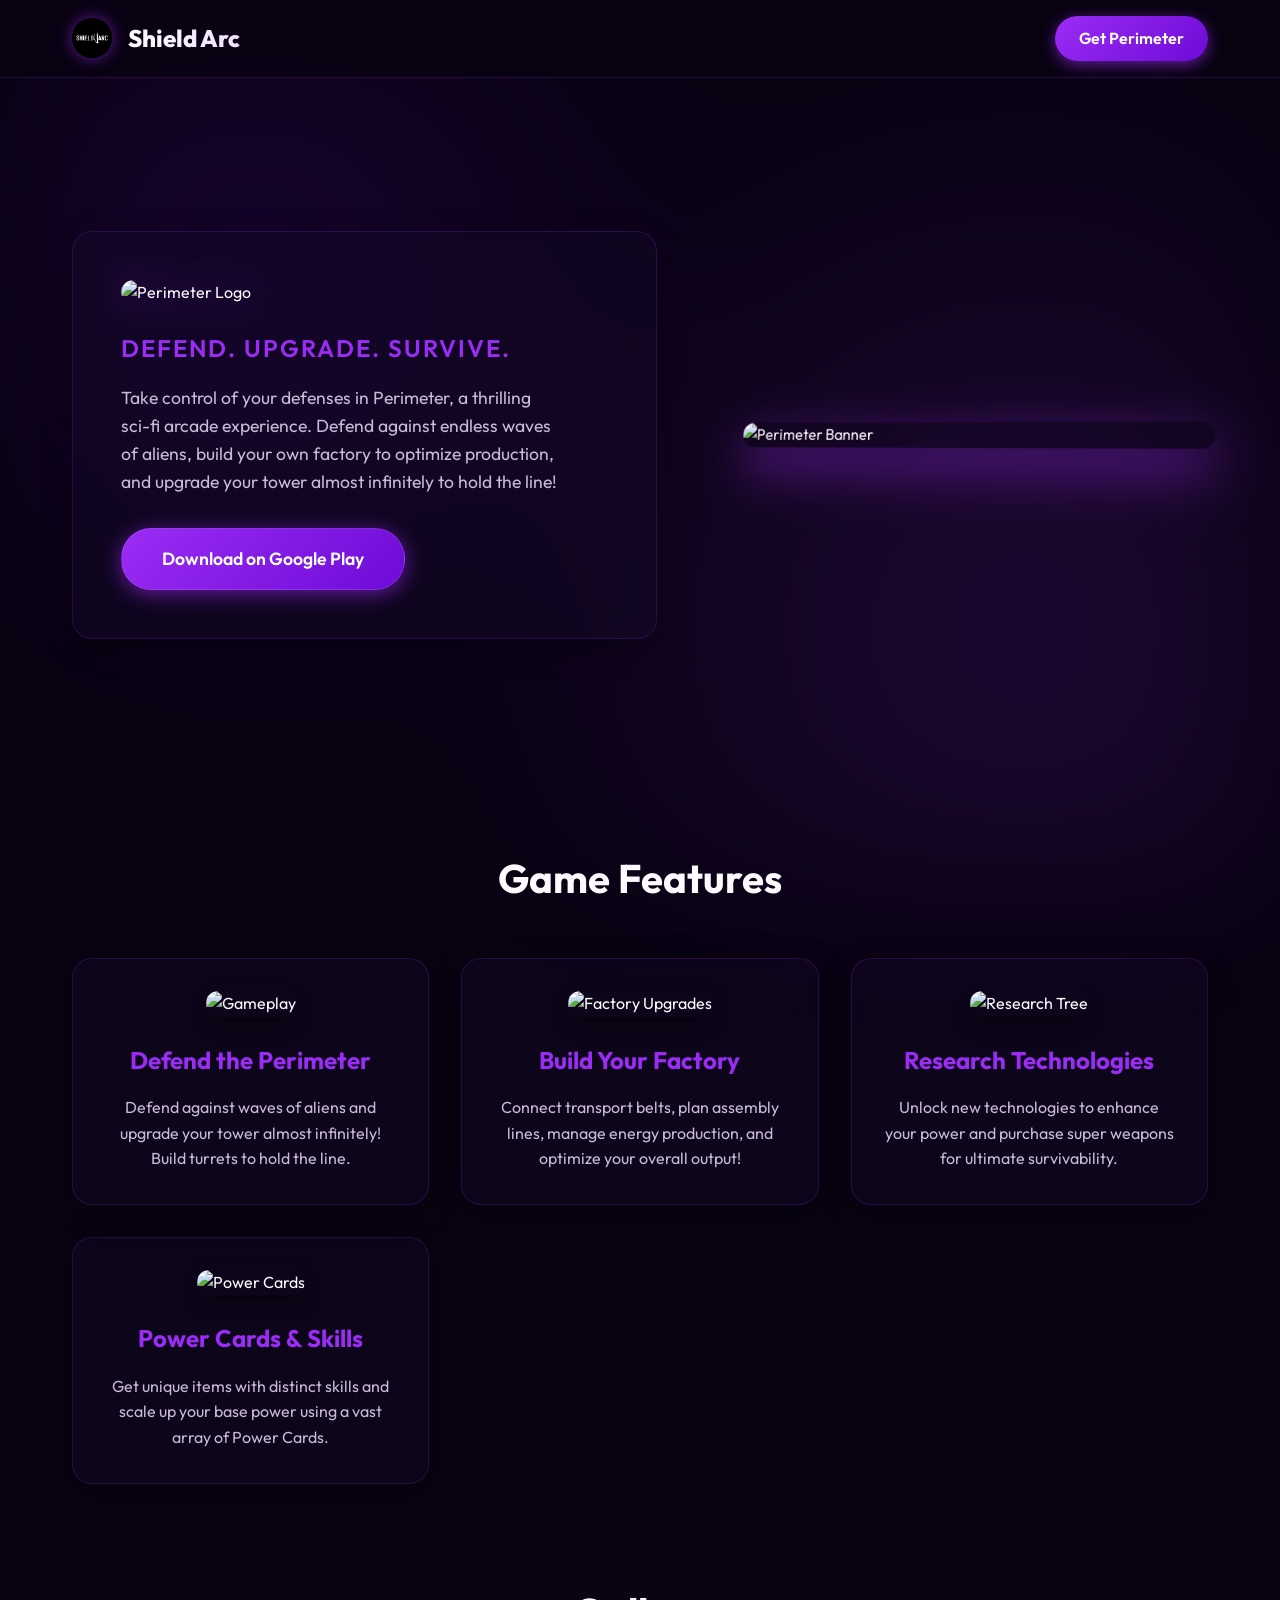
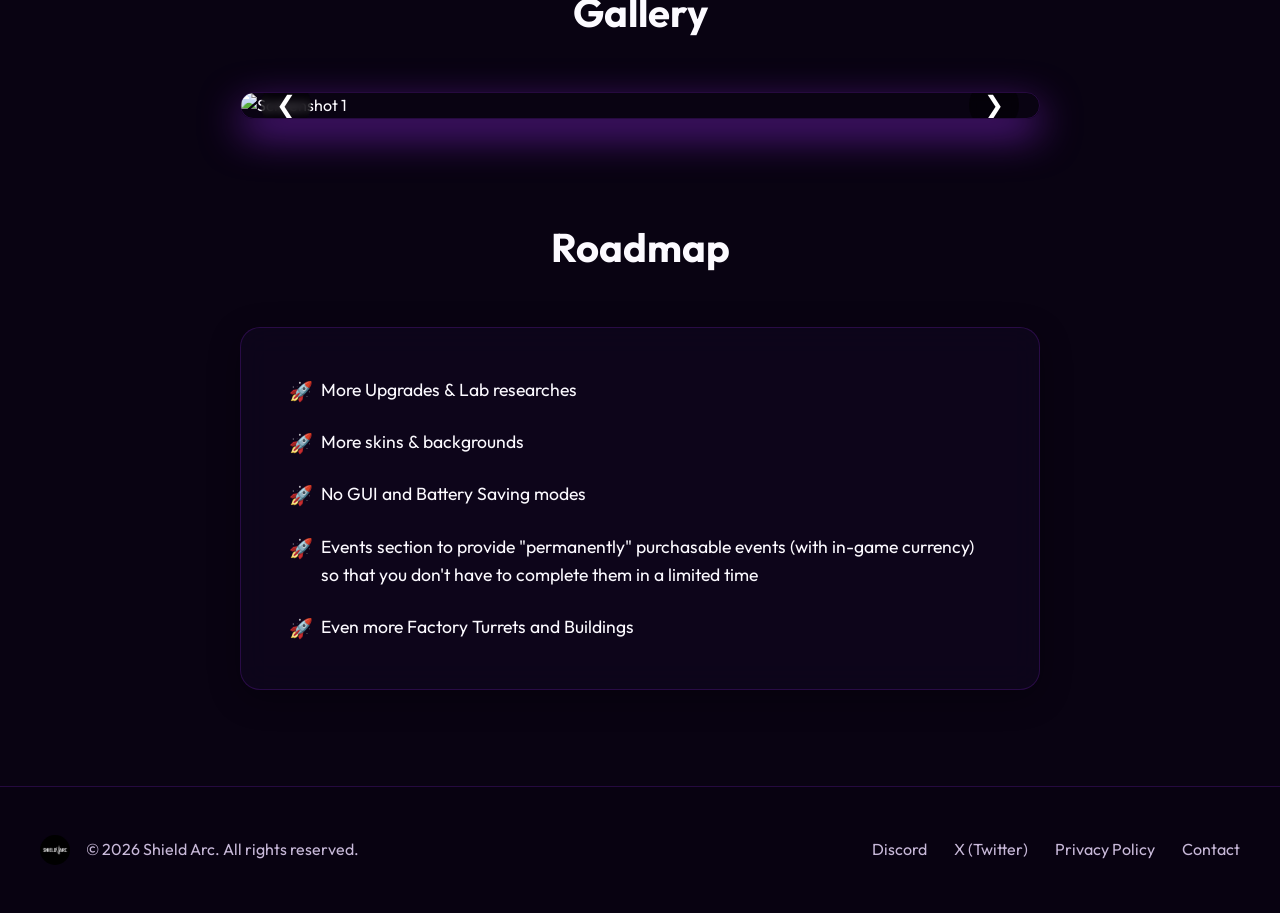
==== index.html @ de55f178 "Add files via upload" ====
<!DOCTYPE html>
<html lang="en">
<head>
    <meta charset="UTF-8">
    <meta name="viewport" content="width=device-width, initial-scale=1.0">
    <title>Perimeter - Shield Arc</title>
    <meta name="description" content="Perimeter, a thrilling new game from Shield Arc. Defend, upgrade, and survive in this deep sci-fi experience.">
    <link rel="stylesheet" href="style.css">
    <link href="https://fonts.googleapis.com/css2?family=Outfit:wght@300;400;600;800&display=swap" rel="stylesheet">
</head>
<body>
    <div class="background-animation"></div>
    <header class="navbar">
        <div class="nav-content">
            <img src="shieldArc1080.png" alt="Shield Arc Logo" class="nav-logo">
            <h1 class="nav-title">Shield Arc</h1>
            <a href="https://play.google.com/store/apps/details?id=com.shieldarc.perimeter" class="nav-cta" target="_blank">Get Perimeter</a>
        </div>
    </header>

    <main>
        <section class="hero">
            <div class="hero-content glass-panel">
                <img src="assets/LOGO_512.png" alt="Perimeter Logo" class="hero-game-logo">
                <h1 class="sr-only">Perimeter</h1>
                <p class="game-subtitle">Defend. Upgrade. Survive.</p>
                <p class="game-description">Take control of your defenses in Perimeter, a thrilling sci-fi arcade experience. Defend against endless waves of aliens, build your own factory to optimize production, and upgrade your tower almost infinitely to hold the line!</p>
                <div class="hero-actions">
                    <a href="https://play.google.com/store/apps/details?id=com.shieldarc.perimeter" class="btn btn-primary" target="_blank">Download on Google Play</a>
                </div>
            </div>
            <div class="hero-image-wrapper">
                <img src="assets/perimeter.png" alt="Perimeter Banner" class="hero-image">
            </div>
        </section>

        <section class="features">
            <h2 class="section-title">Game Features</h2>
            <div class="feature-grid">
                <div class="feature-card glass-panel">
                    <img src="assets/Game1.png" alt="Gameplay" class="feature-img">
                    <h3>Defend the Perimeter</h3>
                    <p>Defend against waves of aliens and upgrade your tower almost infinitely! Build turrets to hold the line.</p>
                </div>
                <div class="feature-card glass-panel">
                    <img src="assets/Factory2.png" alt="Factory Upgrades" class="feature-img">
                    <h3>Build Your Factory</h3>
                    <p>Connect transport belts, plan assembly lines, manage energy production, and optimize your overall output!</p>
                </div>
                <div class="feature-card glass-panel">
                    <img src="assets/ResearchTree.png" alt="Research Tree" class="feature-img">
                    <h3>Research Technologies</h3>
                    <p>Unlock new technologies to enhance your power and purchase super weapons for ultimate survivability.</p>
                </div>
                <div class="feature-card glass-panel">
                    <img src="assets/PowerCards.png" alt="Power Cards" class="feature-img">
                    <h3>Power Cards & Skills</h3>
                    <p>Get unique items with distinct skills and scale up your base power using a vast array of Power Cards.</p>
                </div>
            </div>
        </section>

        <section class="gallery">
            <h2 class="section-title">Gallery</h2>
            <div class="carousel-container">
                <button class="carousel-btn prev" aria-label="Previous image">&#10094;</button>
                <div class="carousel-track">
                    <img src="assets/perimSS1.png" alt="Screenshot 1" class="carousel-item active">
                    <img src="assets/perimSS2.png" alt="Screenshot 2" class="carousel-item">
                    <img src="assets/perimSSFactory.png" alt="Factory Screenshot" class="carousel-item">
                    <img src="assets/ResearchTree.png" alt="Research Tree" class="carousel-item">
                    <img src="assets/Items.png" alt="Items" class="carousel-item">
                    <img src="assets/ScreensScreen_0.png" alt="Screens Screen" class="carousel-item">
                </div>
                <button class="carousel-btn next" aria-label="Next image">&#10095;</button>
            </div>
        </section>

        <section class="roadmap">
            <h2 class="section-title">Roadmap</h2>
            <div class="roadmap-content glass-panel">
                <ul class="roadmap-list">
                    <li>More Upgrades & Lab researches</li>
                    <li>More skins & backgrounds</li>
                    <li>No GUI and Battery Saving modes</li>
                    <li>Events section to provide "permanently" purchasable events (with in-game currency) so that you don't have to complete them in a limited time</li>
                    <li>Even more Factory Turrets and Buildings</li>
                </ul>
            </div>
        </section>
    </main>

    <footer>
        <div class="footer-content">
            <div class="footer-logo">
                <img src="shieldArc1080.png" alt="Shield Arc" class="small-logo">
                <span>&copy; 2026 Shield Arc. All rights reserved.</span>
            </div>
            <div class="footer-links">
                <a href="https://discord.gg/dzpsaGjPqs" target="_blank">Discord</a>
                <a href="https://x.com/Shield_Arc" target="_blank">X (Twitter)</a>
                <a href="privacy.html">Privacy Policy</a>
                <a href="mailto:shieldarcofficial@gmail.com">Contact</a>
            </div>
        </div>
    </footer>

    <script src="script.js"></script>
</body>
</html>
---- style.css ----
:root {
    --primary: #9b2cf5;
    --primary-glow: rgba(155, 44, 245, 0.6);
    --secondary: #6e0bd6;
    --bg-dark: #090312;
    --bg-glass: rgba(22, 10, 40, 0.4);
    --bg-glass-hover: rgba(40, 20, 70, 0.6);
    --text-main: #fcfaff;
    --text-muted: #c8b9d9;
    --accent: #ff00ff;
    --glass-border: rgba(155, 44, 245, 0.2);
}

* {
    margin: 0;
    padding: 0;
    box-sizing: border-box;
}

body {
    font-family: 'Outfit', sans-serif;
    background-color: var(--bg-dark);
    color: var(--text-main);
    line-height: 1.6;
    overflow-x: hidden;
}

/* Background Animation */
.background-animation {
    position: fixed;
    top: 0;
    left: 0;
    width: 100vw;
    height: 100vh;
    z-index: -1;
    background: radial-gradient(circle at 20% 30%, var(--secondary) 0%, transparent 40%),
                radial-gradient(circle at 80% 70%, var(--primary) 0%, transparent 50%);
    opacity: 0.15;
    filter: blur(80px);
    animation: pulse 15s ease-in-out infinite alternate;
}

@keyframes pulse {
    0% { transform: scale(1); }
    100% { transform: scale(1.1); }
}

/* Glassmorphism utility */
.glass-panel {
    background: var(--bg-glass);
    backdrop-filter: blur(16px);
    -webkit-backdrop-filter: blur(16px);
    border: 1px solid var(--glass-border);
    border-radius: 20px;
    box-shadow: 0 8px 32px 0 rgba(0, 0, 0, 0.3);
    transition: all 0.3s ease;
}

.glass-panel:hover {
    border-color: rgba(155, 44, 245, 0.5);
    box-shadow: 0 8px 32px 0 var(--primary-glow);
}

/* Navbar */
.navbar {
    position: fixed;
    top: 0;
    width: 100%;
    z-index: 100;
    background: rgba(9, 3, 18, 0.8);
    backdrop-filter: blur(20px);
    border-bottom: 1px solid var(--glass-border);
    padding: 1rem 0;
    transition: all 0.3s ease;
}

.nav-content {
    max-width: 1200px;
    margin: 0 auto;
    display: flex;
    align-items: center;
    justify-content: space-between;
    padding: 0 2rem;
}

.nav-logo {
    height: 40px;
    width: 40px;
    border-radius: 50%;
    box-shadow: 0 0 15px var(--primary-glow);
}

.nav-title {
    font-size: 1.5rem;
    font-weight: 800;
    flex-grow: 1;
    margin-left: 1rem;
    background: linear-gradient(90deg, var(--text-main), var(--primary));
    -webkit-background-clip: text;
    -webkit-text-fill-color: transparent;
}

.nav-cta {
    background: linear-gradient(135deg, var(--primary), var(--secondary));
    color: white;
    text-decoration: none;
    padding: 0.6rem 1.5rem;
    border-radius: 30px;
    font-weight: 600;
    transition: transform 0.2s ease, box-shadow 0.2s ease;
    box-shadow: 0 4px 15px var(--primary-glow);
}

.nav-cta:hover {
    transform: translateY(-2px);
    box-shadow: 0 6px 20px rgba(255, 0, 255, 0.6);
}

/* Hero Section */
.hero {
    max-width: 1200px;
    margin: 120px auto 4rem;
    padding: 0 2rem;
    display: flex;
    align-items: center;
    gap: 4rem;
    min-height: 70vh;
}

.hero-content {
    flex: 1;
    padding: 3rem;
}

.game-title {
    font-size: 4rem;
    font-weight: 800;
    margin-bottom: 1rem;
    line-height: 1.1;
    background: linear-gradient(to right, #fff, var(--primary));
    -webkit-background-clip: text;
    -webkit-text-fill-color: transparent;
}

.hero-game-logo {
    max-width: 100%;
    height: auto;
    margin-bottom: 1.5rem;
    filter: drop-shadow(0 0 20px var(--primary-glow));
    max-height: 120px;
    object-fit: contain;
    border-radius: 20px;
}

.sr-only {
    position: absolute;
    width: 1px;
    height: 1px;
    padding: 0;
    margin: -1px;
    overflow: hidden;
    clip: rect(0, 0, 0, 0);
    white-space: nowrap;
    border-width: 0;
}

.game-subtitle {
    font-size: 1.5rem;
    color: var(--primary);
    font-weight: 600;
    margin-bottom: 1rem;
    text-transform: uppercase;
    letter-spacing: 2px;
}

.game-description {
    font-size: 1.1rem;
    color: var(--text-muted);
    margin-bottom: 2rem;
    max-width: 90%;
}

.btn {
    display: inline-block;
    background: linear-gradient(135deg, var(--primary), var(--secondary));
    color: white;
    text-decoration: none;
    padding: 1rem 2.5rem;
    border-radius: 30px;
    font-weight: 600;
    font-size: 1.1rem;
    transition: all 0.3s ease;
    box-shadow: 0 4px 20px var(--primary-glow);
    border: 1px solid rgba(255,255,255,0.1);
}

.btn:hover {
    transform: translateY(-3px) scale(1.02);
    box-shadow: 0 8px 30px rgba(255, 0, 255, 0.5);
}

.hero-image-wrapper {
    flex: 1;
    display: flex;
    justify-content: center;
    perspective: 1000px;
}

.hero-image {
    width: 100%;
    max-width: 500px;
    border-radius: 20px;
    box-shadow: 0 20px 50px var(--primary-glow);
    transform: rotateY(-15deg) rotateX(5deg);
    transition: transform 0.5s ease;
}

.hero-image:hover {
    transform: rotateY(0deg) rotateX(0deg);
}

/* Features Section */
.features {
    max-width: 1200px;
    margin: 6rem auto;
    padding: 0 2rem;
}

.section-title {
    text-align: center;
    font-size: 2.5rem;
    margin-bottom: 3rem;
    color: var(--text-main);
}

.feature-grid {
    display: grid;
    grid-template-columns: repeat(auto-fit, minmax(300px, 1fr));
    gap: 2rem;
}

.feature-card {
    padding: 2rem;
    text-align: center;
}

.feature-img {
    width: 100%;
    border-radius: 12px;
    margin-bottom: 1.5rem;
    box-shadow: 0 10px 20px rgba(0,0,0,0.4);
    transition: transform 0.3s ease;
}

.feature-card:hover .feature-img {
    transform: scale(1.05);
}

.feature-card h3 {
    font-size: 1.5rem;
    margin-bottom: 1rem;
    color: var(--primary);
}

.feature-card p {
    color: var(--text-muted);
}

/* Gallery Section */
.gallery {
    max-width: 1200px;
    margin: 6rem auto;
    padding: 0 2rem;
}

.carousel-container {
    position: relative;
    max-width: 800px;
    margin: 0 auto;
    border-radius: 20px;
    overflow: hidden;
    box-shadow: 0 15px 40px var(--primary-glow);
    border: 1px solid var(--glass-border);
}

.carousel-track {
    display: flex;
    transition: transform 0.5s cubic-bezier(0.25, 1, 0.5, 1);
}

.carousel-item {
    min-width: 100%;
    object-fit: cover;
}

.carousel-btn {
    position: absolute;
    top: 50%;
    transform: translateY(-50%);
    background: rgba(0, 0, 0, 0.5);
    color: white;
    border: none;
    width: 50px;
    height: 50px;
    border-radius: 50%;
    font-size: 1.5rem;
    cursor: pointer;
    z-index: 10;
    transition: all 0.2s ease;
    backdrop-filter: blur(5px);
}

.carousel-btn:hover {
    background: var(--primary);
}

.carousel-btn.prev {
    left: 20px;
}

.carousel-btn.next {
    right: 20px;
}

/* Roadmap Section */
.roadmap {
    max-width: 1200px;
    margin: 6rem auto;
    padding: 0 2rem;
}

.roadmap-content {
    max-width: 800px;
    margin: 0 auto;
    padding: 3rem;
}

.roadmap-list {
    list-style-type: none;
    padding: 0;
}

.roadmap-list li {
    position: relative;
    padding-left: 2rem;
    margin-bottom: 1.5rem;
    color: var(--text-main);
    font-size: 1.1rem;
}

.roadmap-list li::before {
    content: "🚀";
    position: absolute;
    left: 0;
    color: var(--primary);
    font-size: 1.2rem;
}

.roadmap-list li:last-child {
    margin-bottom: 0;
}

/* Privacy Policy Page */
.privacy-main {
    max-width: 900px;
    margin: 120px auto 4rem;
    padding: 0 2rem;
}

.privacy-content {
    padding: 3rem;
}

.privacy-content h2 {
    font-size: 2.5rem;
    margin-bottom: 1rem;
    color: var(--primary);
}

.effective-date {
    color: var(--text-muted);
    margin-bottom: 2rem;
    font-style: italic;
}

.privacy-content h3 {
    font-size: 1.5rem;
    margin: 2rem 0 1rem;
    color: var(--text-main);
    border-bottom: 1px solid var(--glass-border);
    padding-bottom: 0.5rem;
}

.privacy-content p {
    margin-bottom: 1rem;
    color: var(--text-muted);
}

.privacy-content ul {
    margin-bottom: 1.5rem;
    padding-left: 1.5rem;
    color: var(--text-muted);
}

.privacy-content li {
    margin-bottom: 0.5rem;
}

.privacy-content a {
    color: var(--accent);
    text-decoration: none;
    transition: color 0.2s;
}

.privacy-content a:hover {
    color: var(--primary);
    text-decoration: underline;
}

/* Footer */
footer {
    background: rgba(9, 3, 18, 0.9);
    border-top: 1px solid var(--glass-border);
    padding: 3rem 2rem;
    margin-top: 4rem;
}

.footer-content {
    max-width: 1200px;
    margin: 0 auto;
    display: flex;
    justify-content: space-between;
    align-items: center;
    flex-wrap: wrap;
    gap: 2rem;
}

.footer-logo {
    display: flex;
    align-items: center;
    gap: 1rem;
    color: var(--text-muted);
}

.small-logo {
    width: 30px;
    height: 30px;
    border-radius: 50%;
}

.footer-links a {
    color: var(--text-muted);
    text-decoration: none;
    margin-left: 1.5rem;
    transition: color 0.2s ease;
}

.footer-links a:hover {
    color: var(--primary);
}

/* Responsive Design */
@media (max-width: 900px) {
    .hero {
        flex-direction: column;
        text-align: center;
        gap: 2rem;
        margin-top: 100px;
    }
    
    .hero-image {
        transform: none;
    }
    
    .game-title {
        font-size: 3rem;
    }
}

@media (max-width: 600px) {
    .nav-title {
        font-size: 1.2rem;
    }
    .hero-content {
        padding: 2rem;
    }
    .privacy-content {
        padding: 2rem 1rem;
    }
}
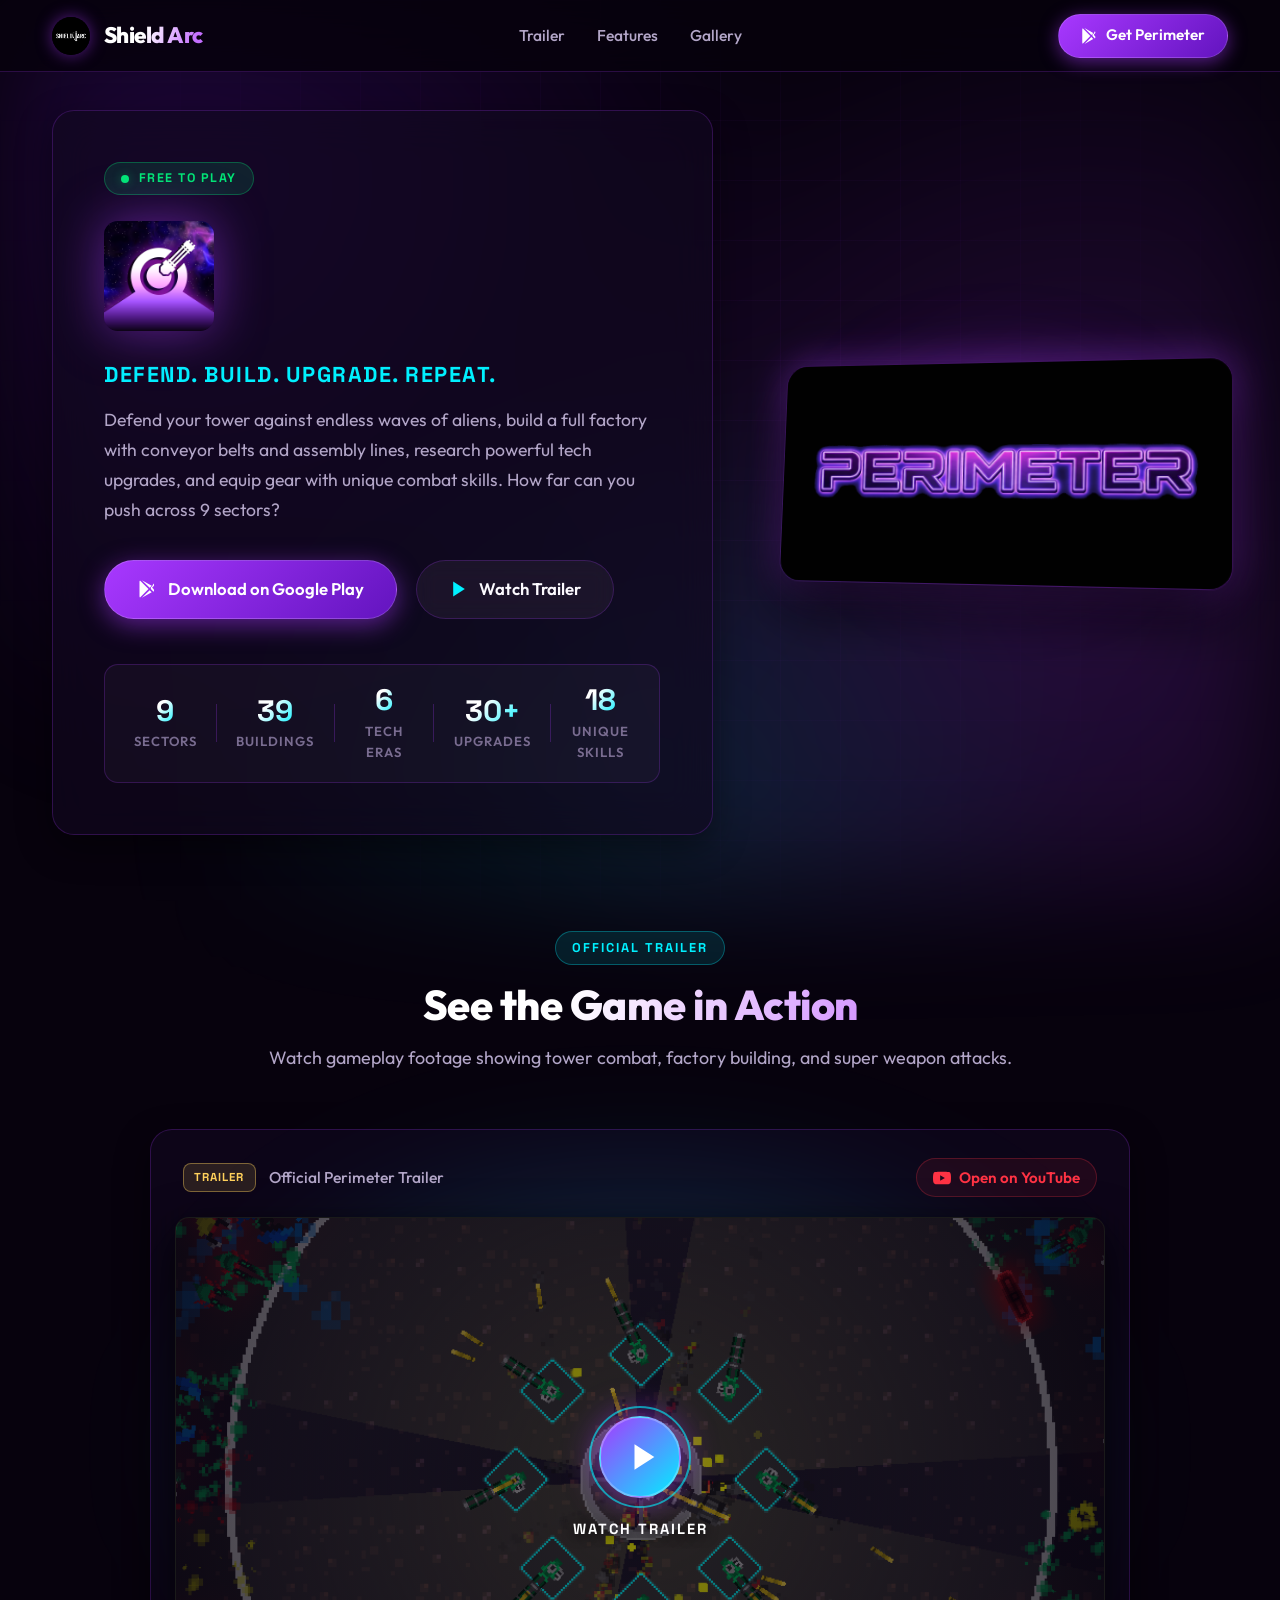
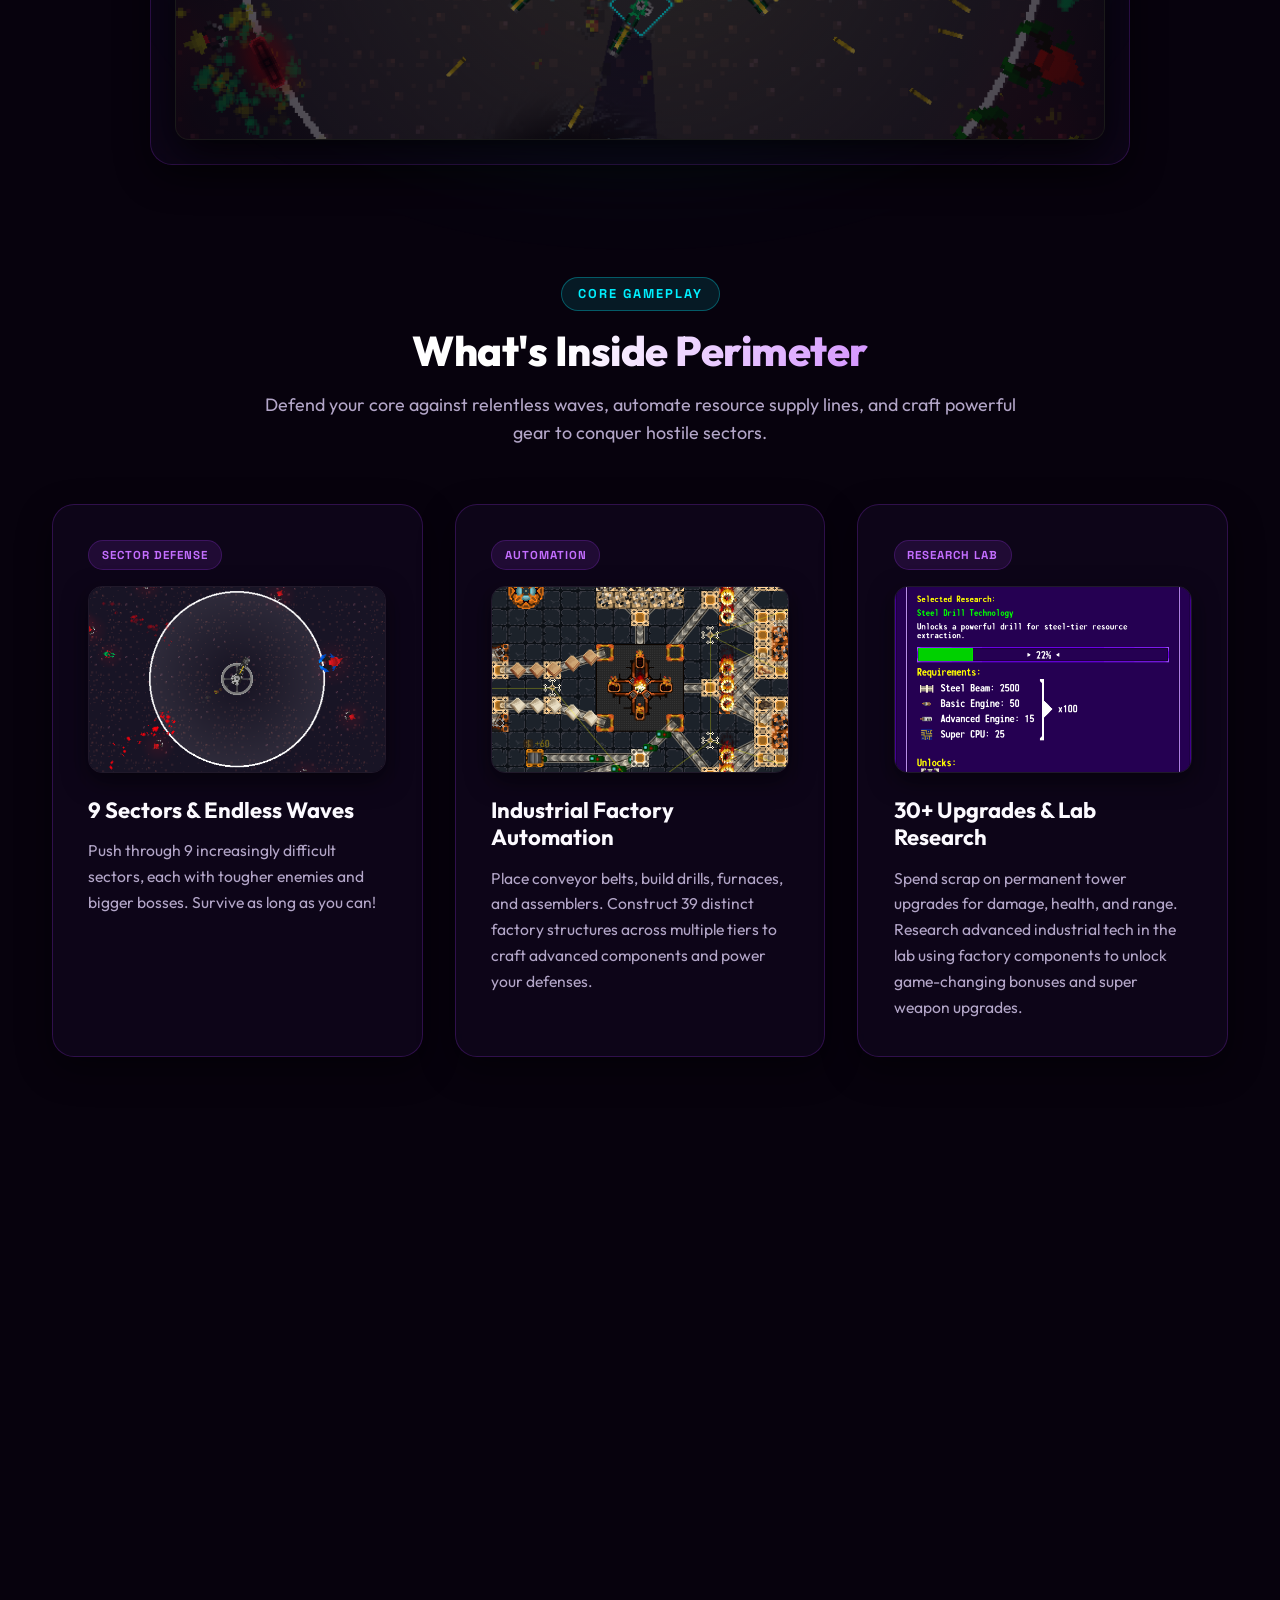
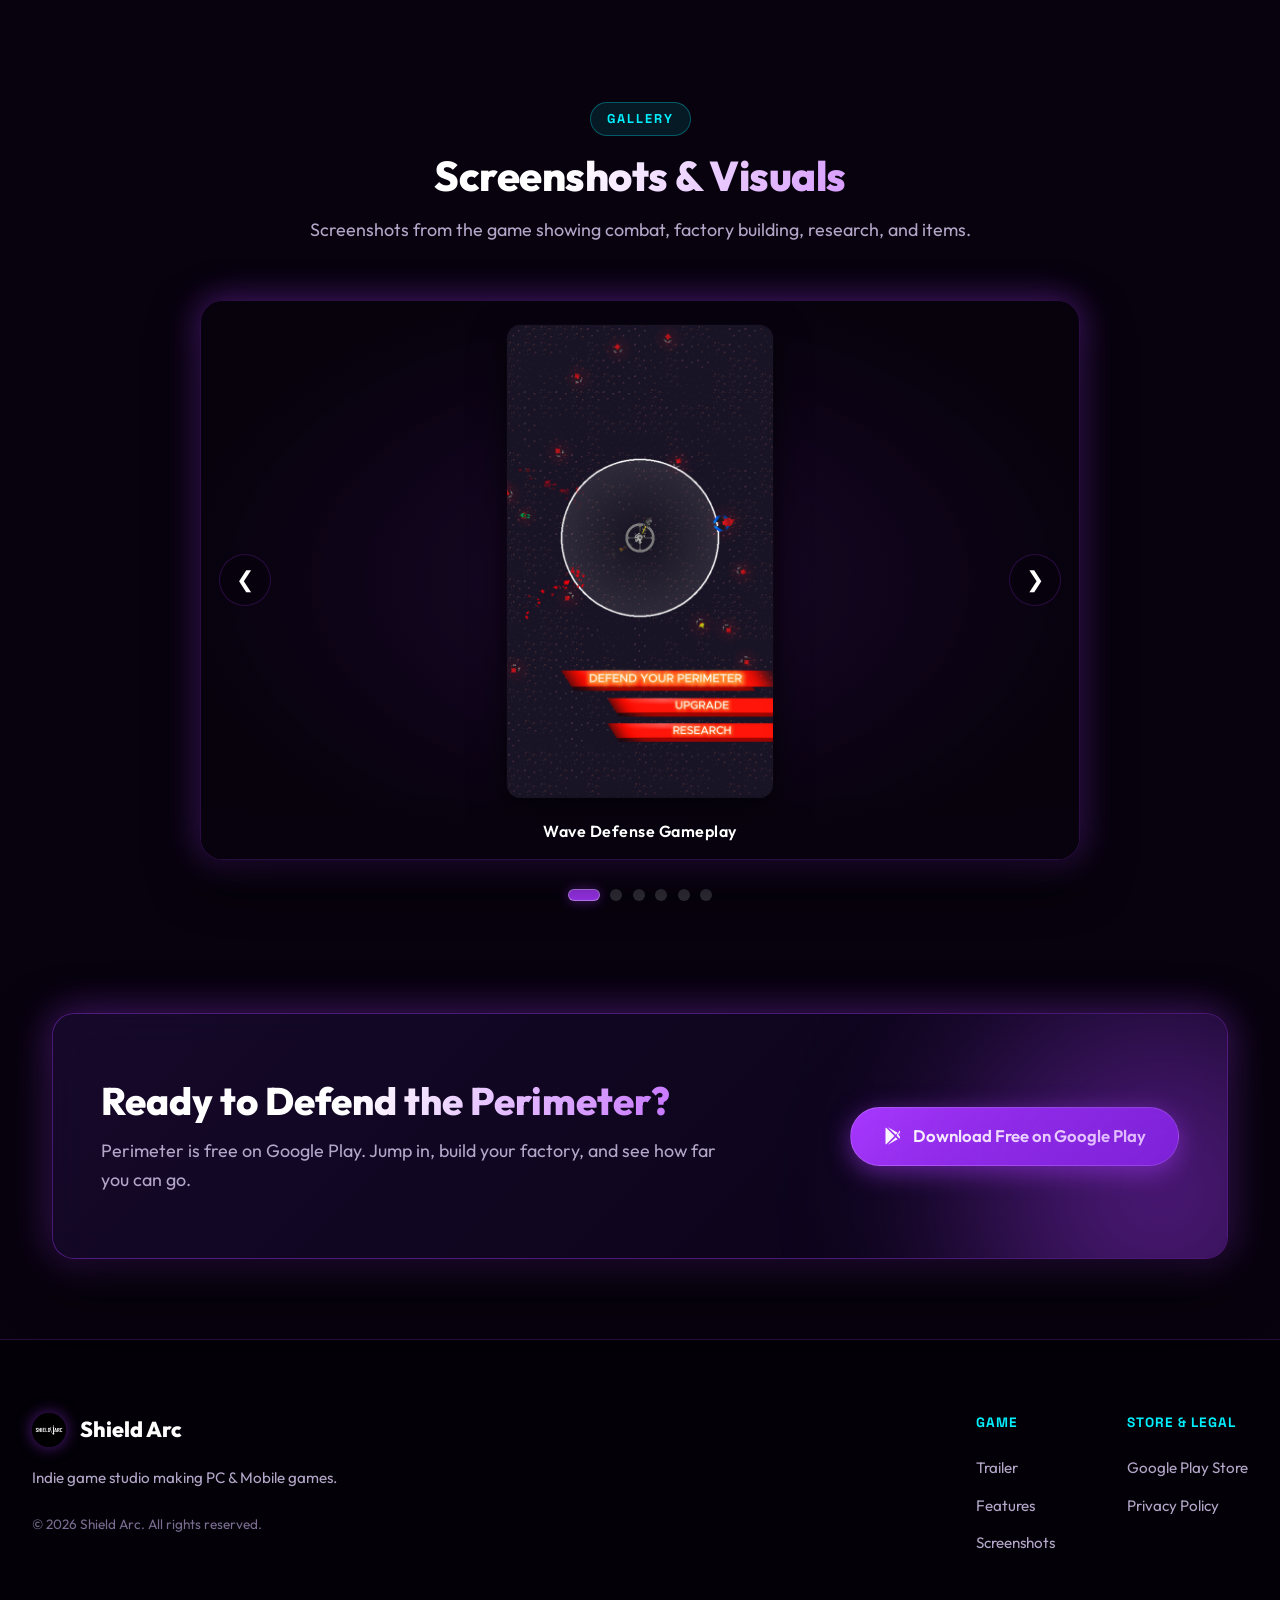
==== commit 50c12391: "Update Website" ====
--- a/index.html
+++ b/index.html
@@ -3,108 +3,359 @@
 <head>
     <meta charset="UTF-8">
     <meta name="viewport" content="width=device-width, initial-scale=1.0">
-    <title>Perimeter - Shield Arc</title>
-    <meta name="description" content="Perimeter, a thrilling new game from Shield Arc. Defend, upgrade, and survive in this deep sci-fi experience.">
+    <title>Perimeter — Tower Defense &amp; Factory Building Game | Shield Arc</title>
+    <meta name="description" content="Perimeter is a sci-fi mobile game where you defend your tower against endless alien waves, build automated factories, research new tech, and collect powerful gear. Free on Google Play.">
+    <meta name="keywords" content="Perimeter, tower defense, factory automation, sci-fi game, Shield Arc, mobile game, Google Play, Android game, indie game">
+    <meta name="theme-color" content="#07020d">
+
+    <!-- Open Graph / Facebook / Discord -->
+    <meta property="og:type" content="website">
+    <meta property="og:url" content="https://shieldarc.com/">
+    <meta property="og:title" content="Perimeter — Tower Defense &amp; Factory Building Game">
+    <meta property="og:description" content="Defend your tower against waves of aliens, build conveyor-belt factories, research super weapons, and collect gear with unique skills. Free on Google Play.">
+    <meta property="og:image" content="assets/Feature_Graphic_1024x500.png">
+
+    <!-- Twitter -->
+    <meta property="twitter:card" content="summary_large_image">
+    <meta property="twitter:title" content="Perimeter — Tower Defense &amp; Factory Building Game">
+    <meta property="twitter:description" content="Defend your tower against waves of aliens, build conveyor-belt factories, research super weapons, and collect gear with unique skills. Free on Google Play.">
+    <meta property="twitter:image" content="assets/Feature_Graphic_1024x500.png">
+
+    <!-- Favicon -->
+    <link rel="icon" type="image/png" href="assets/LOGO_512.png">
+
+    <!-- Fonts -->
+    <link rel="preconnect" href="https://fonts.googleapis.com">
+    <link rel="preconnect" href="https://fonts.gstatic.com" crossorigin>
+    <link href="https://fonts.googleapis.com/css2?family=Outfit:wght@300;400;500;600;700;800;900&amp;family=Space+Grotesk:wght@400;600;700&amp;display=swap" rel="stylesheet">
+
+    <!-- Styles -->
     <link rel="stylesheet" href="style.css">
-    <link href="https://fonts.googleapis.com/css2?family=Outfit:wght@300;400;600;800&display=swap" rel="stylesheet">
 </head>
 <body>
-    <div class="background-animation"></div>
-    <header class="navbar">
+    <!-- Ambient Background Effects -->
+    <div class="background-animation" aria-hidden="true"></div>
+    <div class="grid-overlay" aria-hidden="true"></div>
+
+    <!-- Navigation Bar -->
+    <header class="navbar" id="top">
         <div class="nav-content">
-            <img src="shieldArc1080.png" alt="Shield Arc Logo" class="nav-logo">
-            <h1 class="nav-title">Shield Arc</h1>
-            <a href="https://play.google.com/store/apps/details?id=com.shieldarc.perimeter" class="nav-cta" target="_blank">Get Perimeter</a>
+            <a href="#top" class="nav-brand">
+                <img src="shieldArc1080.png" alt="Shield Arc Logo" class="nav-logo">
+                <span class="nav-title">Shield Arc</span>
+            </a>
+
+            <nav class="nav-links" id="navLinks" aria-label="Main Navigation">
+                <a href="#trailer" class="nav-link">Trailer</a>
+                <a href="#features" class="nav-link">Features</a>
+                <a href="#gallery" class="nav-link">Gallery</a>
+            </nav>
+
+            <div class="nav-actions">
+                <a href="https://play.google.com/store/apps/details?id=com.shieldarc.perimeter" class="nav-cta" target="_blank" rel="noopener">
+                    <svg class="google-play-icon" viewBox="0 0 24 24" width="18" height="18" fill="currentColor">
+                        <path d="M3.609 1.814L13.792 12 3.61 22.186c-.378-.363-.61-.88-.61-1.464V3.278c0-.584.232-1.101.61-1.464zM15.207 13.414l2.428 2.428-11.758 6.72 9.33-9.148zm0-2.828L5.877 1.438l11.758 6.72-2.428 2.428zm1.414 1.414l3.197-3.197c.435-.435.682-1.026.682-1.643s-.247-1.208-.682-1.643L16.621 12l3.197 3.197c.435-.435.682-1.026.682-1.643s-.247-1.208-.682-1.643l-3.197-3.197z"/>
+                    </svg>
+                    <span>Get Perimeter</span>
+                </a>
+
+                <!-- Mobile Menu Button -->
+                <button class="mobile-toggle" aria-label="Toggle navigation menu" id="mobileToggle">
+                    <span></span>
+                    <span></span>
+                    <span></span>
+                </button>
+            </div>
         </div>
     </header>
 
     <main>
+        <!-- Hero Section -->
         <section class="hero">
             <div class="hero-content glass-panel">
-                <img src="assets/LOGO_512.png" alt="Perimeter Logo" class="hero-game-logo">
-                <h1 class="sr-only">Perimeter</h1>
-                <p class="game-subtitle">Defend. Upgrade. Survive.</p>
-                <p class="game-description">Take control of your defenses in Perimeter, a thrilling sci-fi arcade experience. Defend against endless waves of aliens, build your own factory to optimize production, and upgrade your tower almost infinitely to hold the line!</p>
+                <div class="hero-badge">
+                    <span class="badge-dot"></span>
+                    <span class="badge-text">FREE TO PLAY</span>
+                </div>
+
+                <div class="logo-wrapper">
+                    <img src="assets/LOGO_512.png" alt="Perimeter Game Logo" class="hero-game-logo">
+                    <h1 class="sr-only">Perimeter</h1>
+                </div>
+
+                <p class="game-subtitle">Defend. Build. Upgrade. Repeat.</p>
+                
+                <p class="game-description">
+                    Defend your tower against endless waves of aliens, build a full factory with conveyor belts and assembly lines, research powerful tech upgrades, and equip gear with unique combat skills. How far can you push across 9 sectors?
+                </p>
+
                 <div class="hero-actions">
-                    <a href="https://play.google.com/store/apps/details?id=com.shieldarc.perimeter" class="btn btn-primary" target="_blank">Download on Google Play</a>
-                </div>
-            </div>
+                    <a href="https://play.google.com/store/apps/details?id=com.shieldarc.perimeter" class="btn btn-primary" target="_blank" rel="noopener">
+                        <svg class="btn-icon" viewBox="0 0 24 24" width="20" height="20" fill="currentColor">
+                            <path d="M3.609 1.814L13.792 12 3.61 22.186c-.378-.363-.61-.88-.61-1.464V3.278c0-.584.232-1.101.61-1.464zM15.207 13.414l2.428 2.428-11.758 6.72 9.33-9.148zm0-2.828L5.877 1.438l11.758 6.72-2.428 2.428zm1.414 1.414l3.197-3.197c.435-.435.682-1.026.682-1.643s-.247-1.208-.682-1.643L16.621 12l3.197 3.197c.435-.435.682-1.026.682-1.643s-.247-1.208-.682-1.643l-3.197-3.197z"/>
+                        </svg>
+                        <span>Download on Google Play</span>
+                    </a>
+                    <a href="#trailer" class="btn btn-secondary">
+                        <svg class="btn-icon play-icon" viewBox="0 0 24 24" width="20" height="20" fill="currentColor">
+                            <polygon points="5 3 19 12 5 21 5 3"/>
+                        </svg>
+                        <span>Watch Trailer</span>
+                    </a>
+                </div>
+
+                <!-- Live Game Stat Badges -->
+                <div class="hero-stats">
+                    <div class="stat-item">
+                        <span class="stat-number">9</span>
+                        <span class="stat-label">Sectors</span>
+                    </div>
+                    <div class="stat-divider"></div>
+                    <div class="stat-item">
+                        <span class="stat-number">39</span>
+                        <span class="stat-label">Buildings</span>
+                    </div>
+                    <div class="stat-divider"></div>
+                    <div class="stat-item">
+                        <span class="stat-number">6</span>
+                        <span class="stat-label">Tech Eras</span>
+                    </div>
+                    <div class="stat-divider"></div>
+                    <div class="stat-item">
+                        <span class="stat-number">30+</span>
+                        <span class="stat-label">Upgrades</span>
+                    </div>
+                    <div class="stat-divider"></div>
+                    <div class="stat-item">
+                        <span class="stat-number">18</span>
+                        <span class="stat-label">Unique Skills</span>
+                    </div>
+                </div>
+            </div>
+
             <div class="hero-image-wrapper">
-                <img src="assets/perimeter.png" alt="Perimeter Banner" class="hero-image">
-            </div>
-        </section>
-
-        <section class="features">
-            <h2 class="section-title">Game Features</h2>
+                <div class="hero-image-glow"></div>
+                <img src="assets/perimeter.png" alt="Perimeter Gameplay Banner" class="hero-image">
+            </div>
+        </section>
+
+        <!-- Official Trailer Section -->
+        <section class="trailer-section" id="trailer">
+            <div class="section-header">
+                <span class="section-tag">OFFICIAL TRAILER</span>
+                <h2 class="section-title">See the Game in Action</h2>
+                <p class="section-subtitle">Watch gameplay footage showing tower combat, factory building, and super weapon attacks.</p>
+            </div>
+
+            <div class="trailer-container glass-panel">
+                <div class="video-ambient-glow"></div>
+                <div class="trailer-meta">
+                    <div class="trailer-info">
+                        <span class="trailer-badge">TRAILER</span>
+                        <span class="trailer-text">Official Perimeter Trailer</span>
+                    </div>
+                    <a href="https://www.youtube.com/watch?v=S7LjdiKcKpY" target="_blank" rel="noopener" class="youtube-direct-link">
+                        <svg viewBox="0 0 24 24" width="18" height="18" fill="currentColor">
+                            <path d="M23.498 6.186a3.016 3.016 0 0 0-2.122-2.136C19.505 3.545 12 3.545 12 3.545s-7.505 0-9.377.505A3.017 3.017 0 0 0 .502 6.186C0 8.07 0 12 0 12s0 3.93.502 5.814a3.016 3.016 0 0 0 2.122 2.136c1.871.505 9.376.505 9.376.505s7.505 0 9.377-.505a3.015 3.015 0 0 0 2.122-2.136C24 15.93 24 12 24 12s0-3.93-.502-5.814zM9.545 15.568V8.432L15.818 12l-6.273 3.568z"/>
+                        </svg>
+                        <span>Open on YouTube</span>
+                    </a>
+                </div>
+                <div class="video-wrapper" id="videoWrapper">
+                    <div class="video-poster" id="videoPoster">
+                        <img src="assets/Feature_Graphic_1024x500.png" alt="Perimeter Trailer" class="poster-img" />
+                        <div class="poster-overlay">
+                            <button class="play-trigger" id="playTrailerBtn" aria-label="Play Perimeter Trailer">
+                                <div class="play-icon-box">
+                                    <svg viewBox="0 0 24 24" width="34" height="34" fill="currentColor">
+                                        <polygon points="6,3 20,12 6,21"></polygon>
+                                    </svg>
+                                </div>
+                                <div class="play-pulse"></div>
+                            </button>
+                            <span class="play-text">WATCH TRAILER</span>
+                        </div>
+                    </div>
+                    <div id="videoEmbedContainer"></div>
+                </div>
+            </div>
+        </section>
+
+        <!-- Core Gameplay Pillars -->
+        <section class="features" id="features">
+            <div class="section-header">
+                <span class="section-tag">CORE GAMEPLAY</span>
+                <h2 class="section-title">What's Inside Perimeter</h2>
+                <p class="section-subtitle">Defend your core against relentless waves, automate resource supply lines, and craft powerful gear to conquer hostile sectors.</p>
+            </div>
+
             <div class="feature-grid">
-                <div class="feature-card glass-panel">
-                    <img src="assets/Game1.png" alt="Gameplay" class="feature-img">
-                    <h3>Defend the Perimeter</h3>
-                    <p>Defend against waves of aliens and upgrade your tower almost infinitely! Build turrets to hold the line.</p>
-                </div>
-                <div class="feature-card glass-panel">
-                    <img src="assets/Factory2.png" alt="Factory Upgrades" class="feature-img">
-                    <h3>Build Your Factory</h3>
-                    <p>Connect transport belts, plan assembly lines, manage energy production, and optimize your overall output!</p>
-                </div>
-                <div class="feature-card glass-panel">
-                    <img src="assets/ResearchTree.png" alt="Research Tree" class="feature-img">
-                    <h3>Research Technologies</h3>
-                    <p>Unlock new technologies to enhance your power and purchase super weapons for ultimate survivability.</p>
-                </div>
-                <div class="feature-card glass-panel">
-                    <img src="assets/PowerCards.png" alt="Power Cards" class="feature-img">
-                    <h3>Power Cards & Skills</h3>
-                    <p>Get unique items with distinct skills and scale up your base power using a vast array of Power Cards.</p>
-                </div>
-            </div>
-        </section>
-
-        <section class="gallery">
-            <h2 class="section-title">Gallery</h2>
+                <!-- Card 1: Sector Defense -->
+                <div class="feature-card glass-panel">
+                    <div class="feature-card-header">
+                        <span class="feature-badge">Sector Defense</span>
+                        <div class="feature-img-wrapper">
+                            <img src="assets/Game1.png" alt="Sector Combat Gameplay" class="feature-img" loading="lazy" style="object-position: center 42.5%;">
+                        </div>
+                    </div>
+                    <h3>9 Sectors &amp; Endless Waves</h3>
+                    <p>Push through 9 increasingly difficult sectors, each with tougher enemies and bigger bosses. Survive as long as you can!</p>
+                </div>
+
+                <!-- Card 2: Factory Automation -->
+                <div class="feature-card glass-panel">
+                    <div class="feature-card-header">
+                        <span class="feature-badge">Automation</span>
+                        <div class="feature-img-wrapper">
+                            <img src="assets/Factory2.png" alt="Industrial Factory Grid" class="feature-img" loading="lazy">
+                        </div>
+                    </div>
+                    <h3>Industrial Factory Automation</h3>
+                    <p>Place conveyor belts, build drills, furnaces, and assemblers. Construct 39 distinct factory structures across multiple tiers to craft advanced components and power your defenses.</p>
+                </div>
+
+                <!-- Card 3: Deep Tech Tree -->
+                <div class="feature-card glass-panel">
+                    <div class="feature-card-header">
+                        <span class="feature-badge">Research Lab</span>
+                        <div class="feature-img-wrapper">
+                            <img src="assets/ResearchTree.png" alt="Laboratory Research Tech Tree" class="feature-img" loading="lazy" style="object-position: center 55%;">
+                        </div>
+                    </div>
+                    <h3>30+ Upgrades &amp; Lab Research</h3>
+                    <p>Spend scrap on permanent tower upgrades for damage, health, and range. Research advanced industrial tech in the lab using factory components to unlock game-changing bonuses and super weapon upgrades.</p>
+                </div>
+
+                <!-- Card 4: Equipment & Recycling -->
+                <div class="feature-card glass-panel">
+                    <div class="feature-card-header">
+                        <span class="feature-badge">Equipment</span>
+                        <div class="feature-img-wrapper">
+                            <img src="assets/Items.png" alt="Modular Equipment and Gear" class="feature-img" loading="lazy" style="object-position: center 75%;">
+                        </div>
+                    </div>
+                    <h3>Legendary Gear &amp; Unique Skills</h3>
+                    <p>Equip items across 4 gear slots (Weapon, Armor, Relic, Enhancer), each with unique combat skills — shockwaves, chain lightning, healing pulses, and more.</p>
+                </div>
+
+                <!-- Card 5: Power Cards -->
+                <div class="feature-card glass-panel">
+                    <div class="feature-card-header">
+                        <span class="feature-badge">Deckbuilding</span>
+                        <div class="feature-img-wrapper">
+                            <img src="assets/PowerCards.png" alt="Tactical Power Cards" class="feature-img" loading="lazy" style="object-position: center 60%;">
+                        </div>
+                    </div>
+                    <h3>Tactical Power Cards</h3>
+                    <p>Unlock up to 6 active card slots and equip powerful tactical cards from a collection of 10 to boost your attack speed, damage, and shields.</p>
+                </div>
+
+                <!-- Card 6: Cosmetics & Dynamic Lighting -->
+                <div class="feature-card glass-panel">
+                    <div class="feature-card-header">
+                        <span class="feature-badge">Visuals &amp; QoL</span>
+                        <div class="feature-img-wrapper">
+                            <img src="assets/ScreensScreen_0.png" alt="Tower Skins and Themes" class="feature-img" loading="lazy" style="object-position: center 41%;">
+                        </div>
+                    </div>
+                    <h3>Dynamic Lighting &amp; Skins</h3>
+                    <p>Unlock tower skins with custom explosion effects and particle trails. Play in No-GUI mode for a clean look, or enable Battery Saver to keep your phone cool during long runs.</p>
+                </div>
+            </div>
+        </section>
+
+        <!-- Interactive Screenshot Gallery -->
+        <section class="gallery" id="gallery">
+            <div class="section-header">
+                <span class="section-tag">GALLERY</span>
+                <h2 class="section-title">Screenshots &amp; Visuals</h2>
+                <p class="section-subtitle">Screenshots from the game showing combat, factory building, research, and items.</p>
+            </div>
+
             <div class="carousel-container">
-                <button class="carousel-btn prev" aria-label="Previous image">&#10094;</button>
-                <div class="carousel-track">
-                    <img src="assets/perimSS1.png" alt="Screenshot 1" class="carousel-item active">
-                    <img src="assets/perimSS2.png" alt="Screenshot 2" class="carousel-item">
-                    <img src="assets/perimSSFactory.png" alt="Factory Screenshot" class="carousel-item">
-                    <img src="assets/ResearchTree.png" alt="Research Tree" class="carousel-item">
-                    <img src="assets/Items.png" alt="Items" class="carousel-item">
-                    <img src="assets/ScreensScreen_0.png" alt="Screens Screen" class="carousel-item">
-                </div>
-                <button class="carousel-btn next" aria-label="Next image">&#10095;</button>
-            </div>
-        </section>
-
-        <section class="roadmap">
-            <h2 class="section-title">Roadmap</h2>
-            <div class="roadmap-content glass-panel">
-                <ul class="roadmap-list">
-                    <li>More Upgrades & Lab researches</li>
-                    <li>More skins & backgrounds</li>
-                    <li>No GUI and Battery Saving modes</li>
-                    <li>Events section to provide "permanently" purchasable events (with in-game currency) so that you don't have to complete them in a limited time</li>
-                    <li>Even more Factory Turrets and Buildings</li>
-                </ul>
+                <button class="carousel-btn prev" aria-label="Previous screenshot" id="prevBtn">&#10094;</button>
+                <div class="carousel-track" id="carouselTrack">
+                    <div class="carousel-slide">
+                        <img src="assets/perimSS1.png" alt="Perimeter Combat Defense Screenshot" class="carousel-img" loading="lazy">
+                        <div class="slide-caption">Wave Defense Gameplay</div>
+                    </div>
+                    <div class="carousel-slide">
+                        <img src="assets/perimSS2.png" alt="Upgraded Tower Defense" class="carousel-img" loading="lazy">
+                        <div class="slide-caption">Tower &amp; Super Weapons</div>
+                    </div>
+                    <div class="carousel-slide">
+                        <img src="assets/perimSSFactory.png" alt="Conveyor Assembly Logistics" class="carousel-img" loading="lazy">
+                        <div class="slide-caption">Factory Building</div>
+                    </div>
+                    <div class="carousel-slide">
+                        <img src="assets/ResearchTree.png" alt="Laboratory Tech Research" class="carousel-img" loading="lazy">
+                        <div class="slide-caption">Tech Tree &amp; Lab Research</div>
+                    </div>
+                    <div class="carousel-slide">
+                        <img src="assets/Items.png" alt="Legendary Equipment &amp; Skills" class="carousel-img" loading="lazy">
+                        <div class="slide-caption">Equipment &amp; Gear</div>
+                    </div>
+                    <div class="carousel-slide">
+                        <img src="assets/ScreensScreen_0.png" alt="Tower Skins and Holographic Themes" class="carousel-img" loading="lazy">
+                        <div class="slide-caption">Tower Skins &amp; Effects</div>
+                    </div>
+                </div>
+                <button class="carousel-btn next" aria-label="Next screenshot" id="nextBtn">&#10095;</button>
+            </div>
+
+            <!-- Carousel Dot Indicators -->
+            <div class="carousel-dots" id="carouselDots" aria-label="Carousel pagination"></div>
+        </section>
+
+        <!-- Download CTA Banner -->
+        <section class="download-banner">
+            <div class="banner-content glass-panel">
+                <div class="banner-text">
+                    <h2>Ready to Defend the Perimeter?</h2>
+                    <p>Perimeter is free on Google Play. Jump in, build your factory, and see how far you can go.</p>
+                </div>
+                <div class="banner-actions">
+                    <a href="https://play.google.com/store/apps/details?id=com.shieldarc.perimeter" class="btn btn-primary" target="_blank" rel="noopener">
+                        <svg class="btn-icon" viewBox="0 0 24 24" width="20" height="20" fill="currentColor">
+                            <path d="M3.609 1.814L13.792 12 3.61 22.186c-.378-.363-.61-.88-.61-1.464V3.278c0-.584.232-1.101.61-1.464zM15.207 13.414l2.428 2.428-11.758 6.72 9.33-9.148zm0-2.828L5.877 1.438l11.758 6.72-2.428 2.428zm1.414 1.414l3.197-3.197c.435-.435.682-1.026.682-1.643s-.247-1.208-.682-1.643L16.621 12l3.197 3.197c.435-.435.682-1.026.682-1.643s-.247-1.208-.682-1.643l-3.197-3.197z"/>
+                        </svg>
+                        <span>Download Free on Google Play</span>
+                    </a>
+                </div>
             </div>
         </section>
     </main>
 
+    <!-- Footer -->
     <footer>
         <div class="footer-content">
-            <div class="footer-logo">
-                <img src="shieldArc1080.png" alt="Shield Arc" class="small-logo">
-                <span>&copy; 2026 Shield Arc. All rights reserved.</span>
-            </div>
-            <div class="footer-links">
-                <a href="https://discord.gg/dzpsaGjPqs" target="_blank">Discord</a>
-                <a href="https://x.com/Shield_Arc" target="_blank">X (Twitter)</a>
-                <a href="privacy.html">Privacy Policy</a>
-                <a href="mailto:shieldarcofficial@gmail.com">Contact</a>
+            <div class="footer-brand">
+                <div class="footer-logo">
+                    <img src="shieldArc1080.png" alt="Shield Arc Studio Logo" class="small-logo">
+                    <span class="footer-title">Shield Arc</span>
+                </div>
+                <p class="footer-tagline">Indie game studio making PC &amp; Mobile games.</p>
+                <p class="copyright">&copy; 2026 Shield Arc. All rights reserved.</p>
+            </div>
+
+            <div class="footer-nav">
+                <div class="footer-col">
+                    <span class="footer-heading">Game</span>
+                    <a href="#trailer">Trailer</a>
+                    <a href="#features">Features</a>
+                    <a href="#gallery">Screenshots</a>
+                </div>
+
+                <div class="footer-col">
+                    <span class="footer-heading">Store &amp; Legal</span>
+                    <a href="https://play.google.com/store/apps/details?id=com.shieldarc.perimeter" target="_blank" rel="noopener">Google Play Store</a>
+                    <a href="privacy.html">Privacy Policy</a>
+                </div>
             </div>
         </div>
     </footer>
 
+    <!-- Modern Scripts -->
     <script src="script.js"></script>
 </body>
 </html>
--- a/style.css
+++ b/style.css
@@ -1,157 +1,129 @@
+/* ==========================================================================
+   PERIMETER OFFICIAL WEBSITE - MODERN DARK SCI-FI DESIGN SYSTEM (2026)
+   ========================================================================== */
+
 :root {
-    --primary: #9b2cf5;
-    --primary-glow: rgba(155, 44, 245, 0.6);
-    --secondary: #6e0bd6;
-    --bg-dark: #090312;
-    --bg-glass: rgba(22, 10, 40, 0.4);
-    --bg-glass-hover: rgba(40, 20, 70, 0.6);
+    /* Color Palette */
+    --bg-dark: #07020d;
+    --bg-dark-secondary: #0e051a;
+    --bg-glass: rgba(18, 8, 32, 0.65);
+    --bg-glass-hover: rgba(30, 14, 52, 0.85);
+    --bg-card: rgba(15, 6, 26, 0.7);
+
+    /* Accents & Brand */
+    --primary: #a838ff;
+    --primary-light: #c46eff;
+    --primary-glow: rgba(168, 56, 255, 0.5);
+    --secondary: #6314bf;
+    
+    --cyan: #00f0ff;
+    --cyan-glow: rgba(0, 240, 255, 0.4);
+    
+    --accent: #ff007a;
+    --accent-glow: rgba(255, 0, 122, 0.45);
+    
+    --gold: #ffd15c;
+    --gold-glow: rgba(255, 209, 92, 0.4);
+
+    --success: #00e676;
+    --success-glow: rgba(0, 230, 118, 0.35);
+
+    /* Typography Colors */
     --text-main: #fcfaff;
-    --text-muted: #c8b9d9;
-    --accent: #ff00ff;
-    --glass-border: rgba(155, 44, 245, 0.2);
-}
-
-* {
+    --text-muted: #b3a6c8;
+    --text-dim: #796c90;
+
+    /* Borders & Glassmorphism */
+    --glass-border: rgba(168, 56, 255, 0.22);
+    --glass-border-hover: rgba(168, 56, 255, 0.6);
+    --cyan-border: rgba(0, 240, 255, 0.3);
+
+    /* Layout & Radii */
+    --radius-sm: 8px;
+    --radius-md: 14px;
+    --radius-lg: 22px;
+    --radius-full: 9999px;
+    --transition: all 0.3s cubic-bezier(0.16, 1, 0.3, 1);
+}
+
+/* Base Reset */
+*, *::before, *::after {
     margin: 0;
     padding: 0;
     box-sizing: border-box;
 }
 
+html {
+    scroll-behavior: smooth;
+    scroll-padding-top: 90px;
+}
+
 body {
-    font-family: 'Outfit', sans-serif;
+    font-family: 'Outfit', -apple-system, BlinkMacSystemFont, 'Segoe UI', Roboto, sans-serif;
     background-color: var(--bg-dark);
     color: var(--text-main);
     line-height: 1.6;
     overflow-x: hidden;
-}
-
-/* Background Animation */
+    position: relative;
+    -webkit-font-smoothing: antialiased;
+}
+
+/* Background Ambient Lighting & Cyber Grid */
 .background-animation {
     position: fixed;
     top: 0;
     left: 0;
     width: 100vw;
     height: 100vh;
+    z-index: -2;
+    pointer-events: none;
+    background: 
+        radial-gradient(circle at 15% 20%, rgba(99, 20, 191, 0.25) 0%, transparent 45%),
+        radial-gradient(circle at 85% 65%, rgba(168, 56, 255, 0.2) 0%, transparent 50%),
+        radial-gradient(circle at 50% 90%, rgba(0, 240, 255, 0.12) 0%, transparent 45%);
+    filter: blur(60px);
+    animation: nebulaDrift 20s ease-in-out infinite alternate;
+}
+
+@keyframes nebulaDrift {
+    0% { transform: scale(1) translate(0, 0); }
+    50% { transform: scale(1.08) translate(-2%, 2%); }
+    100% { transform: scale(1.15) translate(2%, -2%); }
+}
+
+.grid-overlay {
+    position: fixed;
+    top: 0;
+    left: 0;
+    width: 100vw;
+    height: 100vh;
     z-index: -1;
-    background: radial-gradient(circle at 20% 30%, var(--secondary) 0%, transparent 40%),
-                radial-gradient(circle at 80% 70%, var(--primary) 0%, transparent 50%);
-    opacity: 0.15;
-    filter: blur(80px);
-    animation: pulse 15s ease-in-out infinite alternate;
-}
-
-@keyframes pulse {
-    0% { transform: scale(1); }
-    100% { transform: scale(1.1); }
-}
-
-/* Glassmorphism utility */
+    pointer-events: none;
+    background-image: 
+        linear-gradient(to right, rgba(168, 56, 255, 0.04) 1px, transparent 1px),
+        linear-gradient(to bottom, rgba(168, 56, 255, 0.04) 1px, transparent 1px);
+    background-size: 60px 60px;
+    mask-image: radial-gradient(circle at 50% 40%, black 20%, transparent 85%);
+    -webkit-mask-image: radial-gradient(circle at 50% 40%, black 20%, transparent 85%);
+}
+
+/* Glassmorphism Surface Utility */
 .glass-panel {
     background: var(--bg-glass);
-    backdrop-filter: blur(16px);
-    -webkit-backdrop-filter: blur(16px);
+    backdrop-filter: blur(20px);
+    -webkit-backdrop-filter: blur(20px);
     border: 1px solid var(--glass-border);
-    border-radius: 20px;
-    box-shadow: 0 8px 32px 0 rgba(0, 0, 0, 0.3);
-    transition: all 0.3s ease;
+    border-radius: var(--radius-lg);
+    box-shadow: 0 12px 35px 0 rgba(0, 0, 0, 0.45);
+    transition: var(--transition);
 }
 
 .glass-panel:hover {
-    border-color: rgba(155, 44, 245, 0.5);
-    box-shadow: 0 8px 32px 0 var(--primary-glow);
-}
-
-/* Navbar */
-.navbar {
-    position: fixed;
-    top: 0;
-    width: 100%;
-    z-index: 100;
-    background: rgba(9, 3, 18, 0.8);
-    backdrop-filter: blur(20px);
-    border-bottom: 1px solid var(--glass-border);
-    padding: 1rem 0;
-    transition: all 0.3s ease;
-}
-
-.nav-content {
-    max-width: 1200px;
-    margin: 0 auto;
-    display: flex;
-    align-items: center;
-    justify-content: space-between;
-    padding: 0 2rem;
-}
-
-.nav-logo {
-    height: 40px;
-    width: 40px;
-    border-radius: 50%;
-    box-shadow: 0 0 15px var(--primary-glow);
-}
-
-.nav-title {
-    font-size: 1.5rem;
-    font-weight: 800;
-    flex-grow: 1;
-    margin-left: 1rem;
-    background: linear-gradient(90deg, var(--text-main), var(--primary));
-    -webkit-background-clip: text;
-    -webkit-text-fill-color: transparent;
-}
-
-.nav-cta {
-    background: linear-gradient(135deg, var(--primary), var(--secondary));
-    color: white;
-    text-decoration: none;
-    padding: 0.6rem 1.5rem;
-    border-radius: 30px;
-    font-weight: 600;
-    transition: transform 0.2s ease, box-shadow 0.2s ease;
-    box-shadow: 0 4px 15px var(--primary-glow);
-}
-
-.nav-cta:hover {
-    transform: translateY(-2px);
-    box-shadow: 0 6px 20px rgba(255, 0, 255, 0.6);
-}
-
-/* Hero Section */
-.hero {
-    max-width: 1200px;
-    margin: 120px auto 4rem;
-    padding: 0 2rem;
-    display: flex;
-    align-items: center;
-    gap: 4rem;
-    min-height: 70vh;
-}
-
-.hero-content {
-    flex: 1;
-    padding: 3rem;
-}
-
-.game-title {
-    font-size: 4rem;
-    font-weight: 800;
-    margin-bottom: 1rem;
-    line-height: 1.1;
-    background: linear-gradient(to right, #fff, var(--primary));
-    -webkit-background-clip: text;
-    -webkit-text-fill-color: transparent;
-}
-
-.hero-game-logo {
-    max-width: 100%;
-    height: auto;
-    margin-bottom: 1.5rem;
-    filter: drop-shadow(0 0 20px var(--primary-glow));
-    max-height: 120px;
-    object-fit: contain;
-    border-radius: 20px;
-}
-
+    border-color: var(--glass-border-hover);
+    box-shadow: 0 16px 45px 0 var(--primary-glow);
+}
+
+/* Screen Reader Only Utility */
 .sr-only {
     position: absolute;
     width: 1px;
@@ -164,327 +136,1189 @@
     border-width: 0;
 }
 
+/* ==========================================================================
+   NAVIGATION BAR
+   ========================================================================== */
+
+.navbar {
+    position: fixed;
+    top: 0;
+    left: 0;
+    width: 100%;
+    z-index: 1000;
+    background: rgba(7, 2, 13, 0.82);
+    backdrop-filter: blur(24px);
+    -webkit-backdrop-filter: blur(24px);
+    border-bottom: 1px solid var(--glass-border);
+    padding: 0.85rem 0;
+    transition: var(--transition);
+}
+
+.navbar.scrolled {
+    background: rgba(7, 2, 13, 0.96);
+    box-shadow: 0 8px 30px rgba(0, 0, 0, 0.7);
+    border-bottom-color: rgba(168, 56, 255, 0.4);
+    padding: 0.65rem 0;
+}
+
+.nav-content {
+    max-width: 1240px;
+    margin: 0 auto;
+    padding: 0 2rem;
+    display: flex;
+    align-items: center;
+    justify-content: space-between;
+    gap: 1.5rem;
+}
+
+.nav-brand {
+    display: flex;
+    align-items: center;
+    gap: 0.85rem;
+    text-decoration: none;
+}
+
+.nav-logo {
+    height: 38px;
+    width: 38px;
+    border-radius: 50%;
+    box-shadow: 0 0 16px var(--primary-glow);
+    transition: transform 0.3s ease;
+}
+
+.nav-brand:hover .nav-logo {
+    transform: rotate(15deg) scale(1.08);
+}
+
+.nav-title {
+    font-size: 1.4rem;
+    font-weight: 800;
+    letter-spacing: -0.5px;
+    background: linear-gradient(110deg, #ffffff 40%, var(--primary-light) 90%);
+    -webkit-background-clip: text;
+    -webkit-text-fill-color: transparent;
+}
+
+.nav-links {
+    display: flex;
+    align-items: center;
+    gap: 2rem;
+}
+
+.nav-link {
+    color: var(--text-muted);
+    text-decoration: none;
+    font-weight: 500;
+    font-size: 0.98rem;
+    position: relative;
+    padding: 0.4rem 0;
+    transition: color 0.2s ease;
+}
+
+.nav-link::after {
+    content: '';
+    position: absolute;
+    bottom: 0;
+    left: 0;
+    width: 0;
+    height: 2px;
+    background: linear-gradient(90deg, var(--primary), var(--cyan));
+    transition: width 0.3s cubic-bezier(0.16, 1, 0.3, 1);
+    border-radius: 2px;
+}
+
+.nav-link:hover, .nav-link.active {
+    color: var(--text-main);
+}
+
+.nav-link:hover::after, .nav-link.active::after {
+    width: 100%;
+}
+
+.nav-actions {
+    display: flex;
+    align-items: center;
+    gap: 1rem;
+}
+
+.nav-cta {
+    display: inline-flex;
+    align-items: center;
+    gap: 0.5rem;
+    background: linear-gradient(135deg, var(--primary) 0%, var(--secondary) 100%);
+    color: #ffffff;
+    text-decoration: none;
+    padding: 0.55rem 1.35rem;
+    border-radius: var(--radius-full);
+    font-weight: 600;
+    font-size: 0.95rem;
+    box-shadow: 0 4px 18px var(--primary-glow);
+    border: 1px solid rgba(255, 255, 255, 0.15);
+    transition: var(--transition);
+}
+
+.nav-cta:hover {
+    transform: translateY(-2px);
+    box-shadow: 0 6px 24px rgba(168, 56, 255, 0.8);
+    border-color: rgba(255, 255, 255, 0.3);
+}
+
+.google-play-icon {
+    flex-shrink: 0;
+}
+
+/* Mobile Toggle Hamburger */
+.mobile-toggle {
+    display: none;
+    background: transparent;
+    border: none;
+    cursor: pointer;
+    flex-direction: column;
+    justify-content: space-between;
+    width: 26px;
+    height: 19px;
+    padding: 0;
+}
+
+.mobile-toggle span {
+    display: block;
+    width: 100%;
+    height: 2.5px;
+    background: var(--text-main);
+    border-radius: 2px;
+    transition: var(--transition);
+}
+
+.mobile-toggle.active span:nth-child(1) {
+    transform: translateY(8px) rotate(45deg);
+}
+
+.mobile-toggle.active span:nth-child(2) {
+    opacity: 0;
+}
+
+.mobile-toggle.active span:nth-child(3) {
+    transform: translateY(-8px) rotate(-45deg);
+}
+
+/* ==========================================================================
+   BUTTONS & COMMON UI
+   ========================================================================== */
+
+.btn {
+    display: inline-flex;
+    align-items: center;
+    justify-content: center;
+    gap: 0.65rem;
+    padding: 0.95rem 2rem;
+    border-radius: var(--radius-full);
+    font-weight: 600;
+    font-size: 1.05rem;
+    text-decoration: none;
+    transition: var(--transition);
+    cursor: pointer;
+    border: 1px solid transparent;
+}
+
+.btn-primary {
+    background: linear-gradient(135deg, var(--primary) 0%, var(--secondary) 100%);
+    color: #ffffff;
+    box-shadow: 0 6px 24px var(--primary-glow);
+    border-color: rgba(255, 255, 255, 0.18);
+}
+
+.btn-primary:hover {
+    transform: translateY(-3px) scale(1.02);
+    box-shadow: 0 10px 32px rgba(168, 56, 255, 0.7);
+    border-color: rgba(255, 255, 255, 0.35);
+}
+
+.btn-secondary {
+    background: rgba(255, 255, 255, 0.05);
+    color: var(--text-main);
+    border-color: var(--glass-border);
+    backdrop-filter: blur(10px);
+}
+
+.btn-secondary:hover {
+    background: rgba(168, 56, 255, 0.15);
+    border-color: var(--primary);
+    transform: translateY(-3px);
+    box-shadow: 0 6px 20px rgba(168, 56, 255, 0.3);
+}
+
+.play-icon {
+    fill: var(--cyan);
+}
+
+/* Section Header Shared */
+.section-header {
+    text-align: center;
+    max-width: 760px;
+    margin: 0 auto 3.5rem;
+}
+
+.section-tag {
+    display: inline-block;
+    font-family: 'Space Grotesk', sans-serif;
+    font-size: 0.8rem;
+    font-weight: 700;
+    letter-spacing: 2px;
+    color: var(--cyan);
+    text-transform: uppercase;
+    background: rgba(0, 240, 255, 0.1);
+    border: 1px solid var(--cyan-border);
+    padding: 0.35rem 1rem;
+    border-radius: var(--radius-full);
+    margin-bottom: 1rem;
+}
+
+.section-title {
+    font-size: 2.6rem;
+    font-weight: 800;
+    line-height: 1.15;
+    letter-spacing: -0.5px;
+    margin-bottom: 1rem;
+    background: linear-gradient(110deg, #ffffff 40%, var(--primary-light) 95%);
+    -webkit-background-clip: text;
+    -webkit-text-fill-color: transparent;
+}
+
+.section-subtitle {
+    font-size: 1.12rem;
+    color: var(--text-muted);
+    line-height: 1.6;
+}
+
+/* ==========================================================================
+   HERO SECTION
+   ========================================================================== */
+
+.hero {
+    max-width: 1240px;
+    margin: 110px auto 5rem;
+    padding: 0 2rem;
+    display: flex;
+    align-items: center;
+    gap: 3.5rem;
+    min-height: calc(82vh - 110px);
+}
+
+.hero-content {
+    flex: 1.15;
+    padding: 3.2rem;
+    position: relative;
+    overflow: hidden;
+}
+
+.hero-badge {
+    display: inline-flex;
+    align-items: center;
+    gap: 0.6rem;
+    background: rgba(0, 230, 118, 0.12);
+    border: 1px solid rgba(0, 230, 118, 0.3);
+    padding: 0.35rem 1rem;
+    border-radius: var(--radius-full);
+    margin-bottom: 1.6rem;
+}
+
+.badge-dot {
+    width: 8px;
+    height: 8px;
+    background-color: var(--success);
+    border-radius: 50%;
+    box-shadow: 0 0 10px var(--success-glow);
+    animation: blink 2s infinite ease-in-out;
+}
+
+@keyframes blink {
+    0%, 100% { opacity: 1; }
+    50% { opacity: 0.3; }
+}
+
+.badge-text {
+    font-family: 'Space Grotesk', sans-serif;
+    font-size: 0.78rem;
+    font-weight: 700;
+    color: var(--success);
+    letter-spacing: 1.5px;
+}
+
+.hero-game-logo {
+    max-height: 110px;
+    width: auto;
+    object-fit: contain;
+    margin-bottom: 1.4rem;
+    filter: drop-shadow(0 0 25px var(--primary-glow));
+    border-radius: var(--radius-md);
+}
+
 .game-subtitle {
-    font-size: 1.5rem;
-    color: var(--primary);
-    font-weight: 600;
+    font-family: 'Space Grotesk', sans-serif;
+    font-size: 1.35rem;
+    font-weight: 700;
+    color: var(--cyan);
+    text-transform: uppercase;
+    letter-spacing: 1.5px;
     margin-bottom: 1rem;
-    text-transform: uppercase;
-    letter-spacing: 2px;
+    line-height: 1.3;
 }
 
 .game-description {
     font-size: 1.1rem;
     color: var(--text-muted);
-    margin-bottom: 2rem;
-    max-width: 90%;
-}
-
-.btn {
-    display: inline-block;
-    background: linear-gradient(135deg, var(--primary), var(--secondary));
-    color: white;
-    text-decoration: none;
-    padding: 1rem 2.5rem;
-    border-radius: 30px;
+    margin-bottom: 2.2rem;
+    line-height: 1.7;
+}
+
+.hero-actions {
+    display: flex;
+    flex-wrap: wrap;
+    gap: 1.2rem;
+    margin-bottom: 2.8rem;
+}
+
+/* Hero Stat Badges */
+.hero-stats {
+    display: flex;
+    align-items: center;
+    background: rgba(255, 255, 255, 0.03);
+    border: 1px solid var(--glass-border);
+    border-radius: var(--radius-md);
+    padding: 1.2rem 1.8rem;
+    gap: 1.2rem;
+}
+
+.stat-item {
+    flex: 1;
+    display: flex;
+    flex-direction: column;
+    align-items: center;
+    text-align: center;
+}
+
+.stat-number {
+    font-family: 'Space Grotesk', sans-serif;
+    font-size: 1.85rem;
+    font-weight: 700;
+    background: linear-gradient(135deg, #ffffff 30%, var(--cyan) 100%);
+    -webkit-background-clip: text;
+    -webkit-text-fill-color: transparent;
+    line-height: 1.1;
+}
+
+.stat-label {
+    font-size: 0.82rem;
+    color: var(--text-dim);
+    text-transform: uppercase;
+    letter-spacing: 1px;
+    margin-top: 0.25rem;
     font-weight: 600;
-    font-size: 1.1rem;
-    transition: all 0.3s ease;
-    box-shadow: 0 4px 20px var(--primary-glow);
-    border: 1px solid rgba(255,255,255,0.1);
-}
-
-.btn:hover {
-    transform: translateY(-3px) scale(1.02);
-    box-shadow: 0 8px 30px rgba(255, 0, 255, 0.5);
-}
-
+}
+
+.stat-divider {
+    width: 1px;
+    height: 38px;
+    background: rgba(168, 56, 255, 0.25);
+}
+
+/* Hero Image Wrapper with 3D Perspective */
 .hero-image-wrapper {
-    flex: 1;
+    flex: 0.95;
     display: flex;
     justify-content: center;
-    perspective: 1000px;
+    align-items: center;
+    position: relative;
+    perspective: 1100px;
+}
+
+.hero-image-glow {
+    position: absolute;
+    width: 90%;
+    height: 90%;
+    background: radial-gradient(circle, var(--primary-glow) 0%, transparent 70%);
+    filter: blur(50px);
+    z-index: 0;
+    opacity: 0.7;
 }
 
 .hero-image {
+    position: relative;
+    z-index: 1;
     width: 100%;
-    max-width: 500px;
-    border-radius: 20px;
-    box-shadow: 0 20px 50px var(--primary-glow);
-    transform: rotateY(-15deg) rotateX(5deg);
-    transition: transform 0.5s ease;
-}
-
-.hero-image:hover {
-    transform: rotateY(0deg) rotateX(0deg);
-}
-
-/* Features Section */
-.features {
-    max-width: 1200px;
+    max-width: 490px;
+    border-radius: var(--radius-lg);
+    box-shadow: 0 25px 60px rgba(0, 0, 0, 0.75), 0 0 40px var(--primary-glow);
+    border: 1px solid var(--glass-border);
+    transform: rotateY(-12deg) rotateX(6deg);
+    transition: transform 0.6s cubic-bezier(0.16, 1, 0.3, 1), box-shadow 0.6s ease;
+}
+
+.hero-image-wrapper:hover .hero-image {
+    transform: rotateY(0deg) rotateX(0deg) scale(1.02);
+    box-shadow: 0 30px 70px rgba(0, 0, 0, 0.8), 0 0 50px rgba(0, 240, 255, 0.5);
+}
+
+/* ==========================================================================
+   OFFICIAL TRAILER SECTION
+   ========================================================================== */
+
+.trailer-section {
+    max-width: 1240px;
     margin: 6rem auto;
     padding: 0 2rem;
 }
 
-.section-title {
-    text-align: center;
-    font-size: 2.5rem;
-    margin-bottom: 3rem;
-    color: var(--text-main);
+.trailer-container {
+    max-width: 980px;
+    margin: 0 auto;
+    padding: 1.5rem;
+    position: relative;
+    border-radius: var(--radius-lg);
+}
+
+.video-ambient-glow {
+    position: absolute;
+    top: 5%;
+    left: 5%;
+    width: 90%;
+    height: 90%;
+    background: radial-gradient(ellipse at center, rgba(168, 56, 255, 0.28) 0%, rgba(0, 240, 255, 0.15) 50%, transparent 75%);
+    filter: blur(70px);
+    z-index: 0;
+    pointer-events: none;
+}
+
+.video-wrapper {
+    position: relative;
+    z-index: 1;
+    width: 100%;
+    aspect-ratio: 16 / 9;
+    border-radius: var(--radius-md);
+    overflow: hidden;
+    background: #000000;
+    border: 1px solid rgba(255, 255, 255, 0.1);
+    box-shadow: 0 15px 45px rgba(0, 0, 0, 0.8);
+}
+
+.video-poster {
+    position: absolute;
+    inset: 0;
+    cursor: pointer;
+    overflow: hidden;
+    z-index: 2;
+    transition: opacity 0.3s ease;
+}
+
+.poster-img {
+    width: 100%;
+    height: 100%;
+    object-fit: cover;
+    transition: transform 0.6s cubic-bezier(0.16, 1, 0.3, 1);
+}
+
+.video-poster:hover .poster-img {
+    transform: scale(1.04);
+}
+
+.poster-overlay {
+    position: absolute;
+    inset: 0;
+    background: radial-gradient(circle at center, rgba(7, 2, 13, 0.4) 0%, rgba(7, 2, 13, 0.8) 100%);
+    display: flex;
+    flex-direction: column;
+    align-items: center;
+    justify-content: center;
+    gap: 1.25rem;
+    transition: background 0.3s ease;
+}
+
+.video-poster:hover .poster-overlay {
+    background: radial-gradient(circle at center, rgba(168, 56, 255, 0.25) 0%, rgba(7, 2, 13, 0.85) 100%);
+}
+
+.play-trigger {
+    position: relative;
+    width: 82px;
+    height: 82px;
+    border-radius: 50%;
+    border: 2px solid rgba(255, 255, 255, 0.25);
+    background: linear-gradient(135deg, var(--primary) 0%, var(--cyan) 100%);
+    color: #ffffff;
+    display: flex;
+    align-items: center;
+    justify-content: center;
+    cursor: pointer;
+    box-shadow: 0 0 35px rgba(168, 56, 255, 0.7);
+    transition: transform 0.35s cubic-bezier(0.34, 1.56, 0.64, 1), box-shadow 0.35s ease;
+}
+
+.play-icon-box {
+    margin-left: 5px;
+    display: flex;
+    align-items: center;
+    justify-content: center;
+}
+
+.play-pulse {
+    position: absolute;
+    inset: -12px;
+    border-radius: 50%;
+    border: 2px solid rgba(0, 240, 255, 0.6);
+    animation: playPulse 2s infinite ease-out;
+    pointer-events: none;
+}
+
+@keyframes playPulse {
+    0% { transform: scale(0.95); opacity: 1; }
+    100% { transform: scale(1.45); opacity: 0; }
+}
+
+.video-poster:hover .play-trigger {
+    transform: scale(1.12);
+    box-shadow: 0 0 50px rgba(0, 240, 255, 0.9);
+}
+
+.play-text {
+    font-family: 'Space Grotesk', sans-serif;
+    font-size: 0.92rem;
+    font-weight: 700;
+    letter-spacing: 2px;
+    color: #ffffff;
+    text-shadow: 0 2px 12px rgba(0, 0, 0, 0.9);
+}
+
+.video-wrapper iframe {
+    position: absolute;
+    top: 0;
+    left: 0;
+    width: 100%;
+    height: 100%;
+    border: none;
+    z-index: 1;
+}
+
+
+
+.trailer-meta {
+    position: relative;
+    z-index: 1;
+    display: flex;
+    align-items: center;
+    justify-content: space-between;
+    flex-wrap: wrap;
+    gap: 1rem;
+    margin-bottom: 1.25rem;
+    padding: 0.25rem 0.5rem 0;
+}
+
+.trailer-info {
+    display: flex;
+    align-items: center;
+    gap: 0.85rem;
+}
+
+.trailer-badge {
+    font-family: 'Space Grotesk', sans-serif;
+    font-size: 0.72rem;
+    font-weight: 700;
+    color: var(--gold);
+    background: rgba(255, 209, 92, 0.12);
+    border: 1px solid var(--gold-glow);
+    padding: 0.25rem 0.65rem;
+    border-radius: var(--radius-sm);
+    letter-spacing: 1px;
+}
+
+.trailer-text {
+    font-size: 0.98rem;
+    color: var(--text-muted);
+    font-weight: 500;
+}
+
+.youtube-direct-link {
+    display: inline-flex;
+    align-items: center;
+    gap: 0.5rem;
+    color: #ff3344;
+    text-decoration: none;
+    font-weight: 600;
+    font-size: 0.95rem;
+    padding: 0.4rem 1rem;
+    border-radius: var(--radius-full);
+    background: rgba(255, 51, 68, 0.08);
+    border: 1px solid rgba(255, 51, 68, 0.25);
+    transition: var(--transition);
+}
+
+.youtube-direct-link:hover {
+    background: rgba(255, 51, 68, 0.2);
+    border-color: rgba(255, 51, 68, 0.6);
+    transform: translateY(-2px);
+}
+
+/* ==========================================================================
+   FEATURES SECTION (6 PILLARS)
+   ========================================================================== */
+
+.features {
+    max-width: 1240px;
+    margin: 7rem auto;
+    padding: 0 2rem;
 }
 
 .feature-grid {
     display: grid;
-    grid-template-columns: repeat(auto-fit, minmax(300px, 1fr));
+    grid-template-columns: repeat(3, 1fr);
     gap: 2rem;
 }
 
 .feature-card {
-    padding: 2rem;
-    text-align: center;
+    padding: 2.2rem;
+    display: flex;
+    flex-direction: column;
+    position: relative;
+    overflow: hidden;
+}
+
+.feature-card::before {
+    content: '';
+    position: absolute;
+    top: 0;
+    left: 0;
+    right: 0;
+    height: 3px;
+    background: linear-gradient(90deg, transparent, var(--primary), transparent);
+    opacity: 0;
+    transition: opacity 0.3s ease;
+}
+
+.feature-card:hover::before {
+    opacity: 1;
+}
+
+.feature-card-header {
+    margin-bottom: 1.5rem;
+}
+
+.feature-badge {
+    display: inline-block;
+    font-family: 'Space Grotesk', sans-serif;
+    font-size: 0.72rem;
+    font-weight: 700;
+    letter-spacing: 1px;
+    text-transform: uppercase;
+    color: var(--primary-light);
+    background: rgba(168, 56, 255, 0.12);
+    border: 1px solid var(--glass-border);
+    padding: 0.3rem 0.8rem;
+    border-radius: var(--radius-full);
+    margin-bottom: 1rem;
+}
+
+.feature-img-wrapper {
+    border-radius: var(--radius-md);
+    overflow: hidden;
+    box-shadow: 0 8px 25px rgba(0, 0, 0, 0.5);
+    border: 1px solid rgba(255, 255, 255, 0.08);
+    aspect-ratio: 16 / 10;
 }
 
 .feature-img {
     width: 100%;
-    border-radius: 12px;
-    margin-bottom: 1.5rem;
-    box-shadow: 0 10px 20px rgba(0,0,0,0.4);
-    transition: transform 0.3s ease;
+    height: 100%;
+    object-fit: cover;
+    transition: transform 0.5s cubic-bezier(0.16, 1, 0.3, 1);
 }
 
 .feature-card:hover .feature-img {
-    transform: scale(1.05);
+    transform: scale(1.06);
 }
 
 .feature-card h3 {
-    font-size: 1.5rem;
-    margin-bottom: 1rem;
-    color: var(--primary);
+    font-size: 1.38rem;
+    font-weight: 700;
+    color: var(--text-main);
+    margin-bottom: 0.85rem;
+    line-height: 1.25;
 }
 
 .feature-card p {
+    font-size: 0.98rem;
     color: var(--text-muted);
-}
-
-/* Gallery Section */
+    line-height: 1.65;
+    flex-grow: 1;
+}
+
+/* ==========================================================================
+   GALLERY / SCREENSHOT CAROUSEL
+   ========================================================================== */
+
 .gallery {
-    max-width: 1200px;
-    margin: 6rem auto;
+    max-width: 1240px;
+    margin: 5.5rem auto;
     padding: 0 2rem;
 }
 
 .carousel-container {
     position: relative;
-    max-width: 800px;
+    max-width: 880px;
+    height: 560px;
     margin: 0 auto;
-    border-radius: 20px;
+    border-radius: var(--radius-lg);
     overflow: hidden;
-    box-shadow: 0 15px 40px var(--primary-glow);
+    box-shadow: 0 20px 50px rgba(0, 0, 0, 0.7), 0 0 35px var(--primary-glow);
     border: 1px solid var(--glass-border);
+    background: radial-gradient(ellipse at center, rgba(168, 56, 255, 0.12) 0%, rgba(7, 2, 13, 0.96) 75%);
 }
 
 .carousel-track {
     display: flex;
-    transition: transform 0.5s cubic-bezier(0.25, 1, 0.5, 1);
-}
-
-.carousel-item {
+    height: 100%;
+    transition: transform 0.55s cubic-bezier(0.16, 1, 0.3, 1);
+}
+
+.carousel-slide {
     min-width: 100%;
-    object-fit: cover;
+    height: 100%;
+    position: relative;
+    user-select: none;
+    display: flex;
+    align-items: center;
+    justify-content: center;
+    padding: 1.5rem 1rem 3.8rem;
+    box-sizing: border-box;
+}
+
+.carousel-img {
+    height: 100%;
+    width: auto;
+    max-width: 100%;
+    display: block;
+    object-fit: contain;
+    border-radius: var(--radius-md);
+    box-shadow: 0 12px 35px rgba(0, 0, 0, 0.8), 0 0 1px rgba(255, 255, 255, 0.2);
+}
+
+.slide-caption {
+    position: absolute;
+    bottom: 0;
+    left: 0;
+    right: 0;
+    background: linear-gradient(to top, rgba(7, 2, 13, 0.95) 25%, rgba(7, 2, 13, 0.6) 75%, transparent 100%);
+    padding: 1.6rem 2rem 0.9rem;
+    font-size: 1rem;
+    font-weight: 600;
+    color: #ffffff;
+    text-align: center;
+    letter-spacing: 0.5px;
+    pointer-events: none;
 }
 
 .carousel-btn {
     position: absolute;
     top: 50%;
     transform: translateY(-50%);
-    background: rgba(0, 0, 0, 0.5);
-    color: white;
-    border: none;
-    width: 50px;
-    height: 50px;
+    background: rgba(7, 2, 13, 0.65);
+    color: #ffffff;
+    border: 1px solid var(--glass-border);
+    width: 52px;
+    height: 52px;
     border-radius: 50%;
-    font-size: 1.5rem;
+    font-size: 1.35rem;
+    display: flex;
+    align-items: center;
+    justify-content: center;
     cursor: pointer;
     z-index: 10;
-    transition: all 0.2s ease;
-    backdrop-filter: blur(5px);
+    transition: var(--transition);
+    backdrop-filter: blur(12px);
 }
 
 .carousel-btn:hover {
     background: var(--primary);
+    border-color: rgba(255, 255, 255, 0.5);
+    box-shadow: 0 0 20px var(--primary-glow);
+    transform: translateY(-50%) scale(1.1);
 }
 
 .carousel-btn.prev {
-    left: 20px;
+    left: 18px;
 }
 
 .carousel-btn.next {
-    right: 20px;
-}
-
-/* Roadmap Section */
-.roadmap {
-    max-width: 1200px;
-    margin: 6rem auto;
+    right: 18px;
+}
+
+.carousel-dots {
+    display: flex;
+    align-items: center;
+    justify-content: center;
+    gap: 0.65rem;
+    margin-top: 1.8rem;
+}
+
+.carousel-dot {
+    width: 12px;
+    height: 12px;
+    border-radius: 50%;
+    background: rgba(255, 255, 255, 0.18);
+    border: 1px solid transparent;
+    cursor: pointer;
+    transition: var(--transition);
+    padding: 0;
+}
+
+.carousel-dot.active {
+    width: 32px;
+    border-radius: var(--radius-full);
+    background: var(--primary);
+    border-color: rgba(255, 255, 255, 0.4);
+    box-shadow: 0 0 12px var(--primary-glow);
+}
+
+/* ==========================================================================
+   DOWNLOAD CTA BANNER
+   ========================================================================== */
+
+.download-banner {
+    max-width: 1240px;
+    margin: 7rem auto 4rem;
     padding: 0 2rem;
 }
 
-.roadmap-content {
-    max-width: 800px;
+.banner-content {
+    padding: 4rem 3rem;
+    display: flex;
+    align-items: center;
+    justify-content: space-between;
+    gap: 3rem;
+    position: relative;
+    overflow: hidden;
+    background: linear-gradient(135deg, rgba(25, 10, 48, 0.85) 0%, rgba(10, 3, 22, 0.9) 100%);
+    border: 1px solid rgba(168, 56, 255, 0.4);
+    box-shadow: 0 20px 60px rgba(0, 0, 0, 0.7), 0 0 40px var(--primary-glow);
+}
+
+.banner-content::before {
+    content: '';
+    position: absolute;
+    top: -50%;
+    right: -20%;
+    width: 600px;
+    height: 600px;
+    background: radial-gradient(circle, var(--primary-glow) 0%, transparent 70%);
+    filter: blur(60px);
+    pointer-events: none;
+}
+
+.banner-text h2 {
+    font-size: 2.4rem;
+    font-weight: 800;
+    margin-bottom: 0.8rem;
+    line-height: 1.2;
+    background: linear-gradient(110deg, #ffffff 40%, var(--primary-light) 95%);
+    -webkit-background-clip: text;
+    -webkit-text-fill-color: transparent;
+}
+
+.banner-text p {
+    font-size: 1.12rem;
+    color: var(--text-muted);
+    max-width: 620px;
+}
+
+.banner-actions {
+    flex-shrink: 0;
+}
+
+/* ==========================================================================
+   FOOTER
+   ========================================================================== */
+
+footer {
+    background: rgba(4, 1, 8, 0.96);
+    border-top: 1px solid var(--glass-border);
+    padding: 4.5rem 2rem 3rem;
+    margin-top: 5rem;
+}
+
+.footer-content {
+    max-width: 1240px;
     margin: 0 auto;
-    padding: 3rem;
-}
-
-.roadmap-list {
-    list-style-type: none;
-    padding: 0;
-}
-
-.roadmap-list li {
-    position: relative;
-    padding-left: 2rem;
+    display: flex;
+    justify-content: space-between;
+    align-items: flex-start;
+    flex-wrap: wrap;
+    gap: 3.5rem;
+}
+
+.footer-brand {
+    max-width: 420px;
+}
+
+.footer-logo {
+    display: flex;
+    align-items: center;
+    gap: 0.85rem;
+    margin-bottom: 1.2rem;
+}
+
+.small-logo {
+    width: 34px;
+    height: 34px;
+    border-radius: 50%;
+    box-shadow: 0 0 15px var(--primary-glow);
+}
+
+.footer-title {
+    font-size: 1.35rem;
+    font-weight: 800;
+    color: #ffffff;
+}
+
+.footer-tagline {
+    font-size: 0.95rem;
+    color: var(--text-muted);
+    line-height: 1.6;
     margin-bottom: 1.5rem;
-    color: var(--text-main);
-    font-size: 1.1rem;
-}
-
-.roadmap-list li::before {
-    content: "🚀";
-    position: absolute;
-    left: 0;
-    color: var(--primary);
-    font-size: 1.2rem;
-}
-
-.roadmap-list li:last-child {
-    margin-bottom: 0;
-}
-
-/* Privacy Policy Page */
+}
+
+.copyright {
+    font-size: 0.85rem;
+    color: var(--text-dim);
+}
+
+.footer-nav {
+    display: flex;
+    gap: 4.5rem;
+}
+
+.footer-col {
+    display: flex;
+    flex-direction: column;
+    gap: 0.8rem;
+}
+
+.footer-heading {
+    font-family: 'Space Grotesk', sans-serif;
+    font-size: 0.85rem;
+    font-weight: 700;
+    text-transform: uppercase;
+    color: var(--cyan);
+    letter-spacing: 1px;
+    margin-bottom: 0.6rem;
+}
+
+.footer-col a {
+    color: var(--text-muted);
+    text-decoration: none;
+    font-size: 0.95rem;
+    transition: color 0.2s ease, transform 0.2s ease;
+    display: inline-block;
+}
+
+.footer-col a:hover {
+    color: #ffffff;
+    transform: translateX(3px);
+}
+
+/* ==========================================================================
+   PRIVACY POLICY PAGE STYLES (BACKWARD-COMPATIBLE)
+   ========================================================================== */
+
 .privacy-main {
-    max-width: 900px;
-    margin: 120px auto 4rem;
+    max-width: 940px;
+    margin: 120px auto 5rem;
     padding: 0 2rem;
 }
 
 .privacy-content {
-    padding: 3rem;
+    padding: 3.5rem;
 }
 
 .privacy-content h2 {
-    font-size: 2.5rem;
-    margin-bottom: 1rem;
-    color: var(--primary);
+    font-size: 2.6rem;
+    font-weight: 800;
+    margin-bottom: 0.8rem;
+    color: var(--primary-light);
 }
 
 .effective-date {
-    color: var(--text-muted);
-    margin-bottom: 2rem;
+    color: var(--text-dim);
+    margin-bottom: 2.2rem;
+    font-size: 0.95rem;
     font-style: italic;
 }
 
 .privacy-content h3 {
-    font-size: 1.5rem;
-    margin: 2rem 0 1rem;
+    font-size: 1.45rem;
+    margin: 2.2rem 0 1rem;
     color: var(--text-main);
     border-bottom: 1px solid var(--glass-border);
-    padding-bottom: 0.5rem;
+    padding-bottom: 0.6rem;
 }
 
 .privacy-content p {
-    margin-bottom: 1rem;
+    margin-bottom: 1.1rem;
     color: var(--text-muted);
+    line-height: 1.7;
 }
 
 .privacy-content ul {
-    margin-bottom: 1.5rem;
-    padding-left: 1.5rem;
+    margin-bottom: 1.6rem;
+    padding-left: 1.6rem;
     color: var(--text-muted);
 }
 
 .privacy-content li {
-    margin-bottom: 0.5rem;
+    margin-bottom: 0.65rem;
+    line-height: 1.65;
 }
 
 .privacy-content a {
-    color: var(--accent);
+    color: var(--cyan);
     text-decoration: none;
-    transition: color 0.2s;
+    transition: color 0.2s ease;
 }
 
 .privacy-content a:hover {
-    color: var(--primary);
+    color: var(--primary-light);
     text-decoration: underline;
 }
 
-/* Footer */
-footer {
-    background: rgba(9, 3, 18, 0.9);
-    border-top: 1px solid var(--glass-border);
-    padding: 3rem 2rem;
-    margin-top: 4rem;
-}
-
-.footer-content {
-    max-width: 1200px;
-    margin: 0 auto;
-    display: flex;
-    justify-content: space-between;
-    align-items: center;
-    flex-wrap: wrap;
-    gap: 2rem;
-}
-
-.footer-logo {
-    display: flex;
-    align-items: center;
-    gap: 1rem;
-    color: var(--text-muted);
-}
-
-.small-logo {
-    width: 30px;
-    height: 30px;
-    border-radius: 50%;
-}
-
-.footer-links a {
-    color: var(--text-muted);
-    text-decoration: none;
-    margin-left: 1.5rem;
-    transition: color 0.2s ease;
-}
-
-.footer-links a:hover {
-    color: var(--primary);
-}
-
-/* Responsive Design */
+/* ==========================================================================
+   RESPONSIVE DESIGN BREAKPOINTS
+   ========================================================================== */
+
+@media (max-width: 1080px) {
+    .feature-grid {
+        grid-template-columns: repeat(2, 1fr);
+    }
+    .hero {
+        gap: 2.5rem;
+    }
+    .section-title {
+        font-size: 2.2rem;
+    }
+}
+
 @media (max-width: 900px) {
     .hero {
         flex-direction: column;
         text-align: center;
-        gap: 2rem;
         margin-top: 100px;
-    }
-    
+        gap: 3rem;
+    }
+    .hero-content {
+        padding: 2.5rem 1.8rem;
+    }
+    .hero-actions {
+        justify-content: center;
+    }
     .hero-image {
         transform: none;
-    }
-    
-    .game-title {
-        font-size: 3rem;
-    }
-}
-
-@media (max-width: 600px) {
-    .nav-title {
-        font-size: 1.2rem;
-    }
+        max-width: 420px;
+    }
+    .hero-image-wrapper:hover .hero-image {
+        transform: scale(1.02);
+    }
+    .banner-content {
+        flex-direction: column;
+        text-align: center;
+        padding: 3rem 2rem;
+        gap: 2rem;
+    }
+}
+
+@media (max-width: 768px) {
+    .carousel-container { height: 490px; }
+    .carousel-btn { width: 44px; height: 44px; font-size: 1.15rem; }
+    /* Mobile Navigation Drawer */
+    .mobile-toggle {
+        display: flex;
+    }
+
+    .nav-links {
+        position: fixed;
+        top: 65px;
+        left: 0;
+        width: 100%;
+        background: rgba(7, 2, 13, 0.98);
+        backdrop-filter: blur(25px);
+        -webkit-backdrop-filter: blur(25px);
+        flex-direction: column;
+        padding: 2rem 0;
+        gap: 1.5rem;
+        border-bottom: 1px solid var(--glass-border);
+        transform: translateY(-150%);
+        transition: transform 0.4s cubic-bezier(0.16, 1, 0.3, 1);
+        z-index: 999;
+    }
+
+    .nav-links.active {
+        transform: translateY(0);
+        box-shadow: 0 15px 30px rgba(0, 0, 0, 0.8);
+    }
+
+    .feature-grid {
+        grid-template-columns: 1fr;
+    }
+
+    .hero-stats {
+        flex-wrap: wrap;
+        padding: 1.2rem;
+    }
+
+    .stat-divider {
+        display: none;
+    }
+
+    .stat-item {
+        flex: 1 1 40%;
+        margin-bottom: 0.5rem;
+    }
+
+    .trailer-meta {
+        flex-direction: column;
+        align-items: flex-start;
+    }
+
+    .footer-content {
+        flex-direction: column;
+        gap: 2.5rem;
+    }
+
+    .footer-nav {
+        gap: 2.5rem;
+        width: 100%;
+        justify-content: space-between;
+    }
+}
+
+@media (max-width: 480px) {
+    .carousel-container { height: 420px; }
+    .carousel-slide { padding: 1rem 0.5rem 3.4rem; }
+    .carousel-btn { width: 38px; height: 38px; font-size: 1rem; }
     .hero-content {
-        padding: 2rem;
+        padding: 2rem 1.2rem;
+    }
+    .game-subtitle {
+        font-size: 1.15rem;
+    }
+    .section-title {
+        font-size: 1.85rem;
+    }
+    .btn {
+        width: 100%;
+    }
+    .hero-actions {
+        flex-direction: column;
+    }
+    .nav-cta {
+        display: none; /* Keep clean on small mobile header, accessible via menu */
     }
     .privacy-content {
-        padding: 2rem 1rem;
-    }
-}
+        padding: 2rem 1.2rem;
+    }
+}
